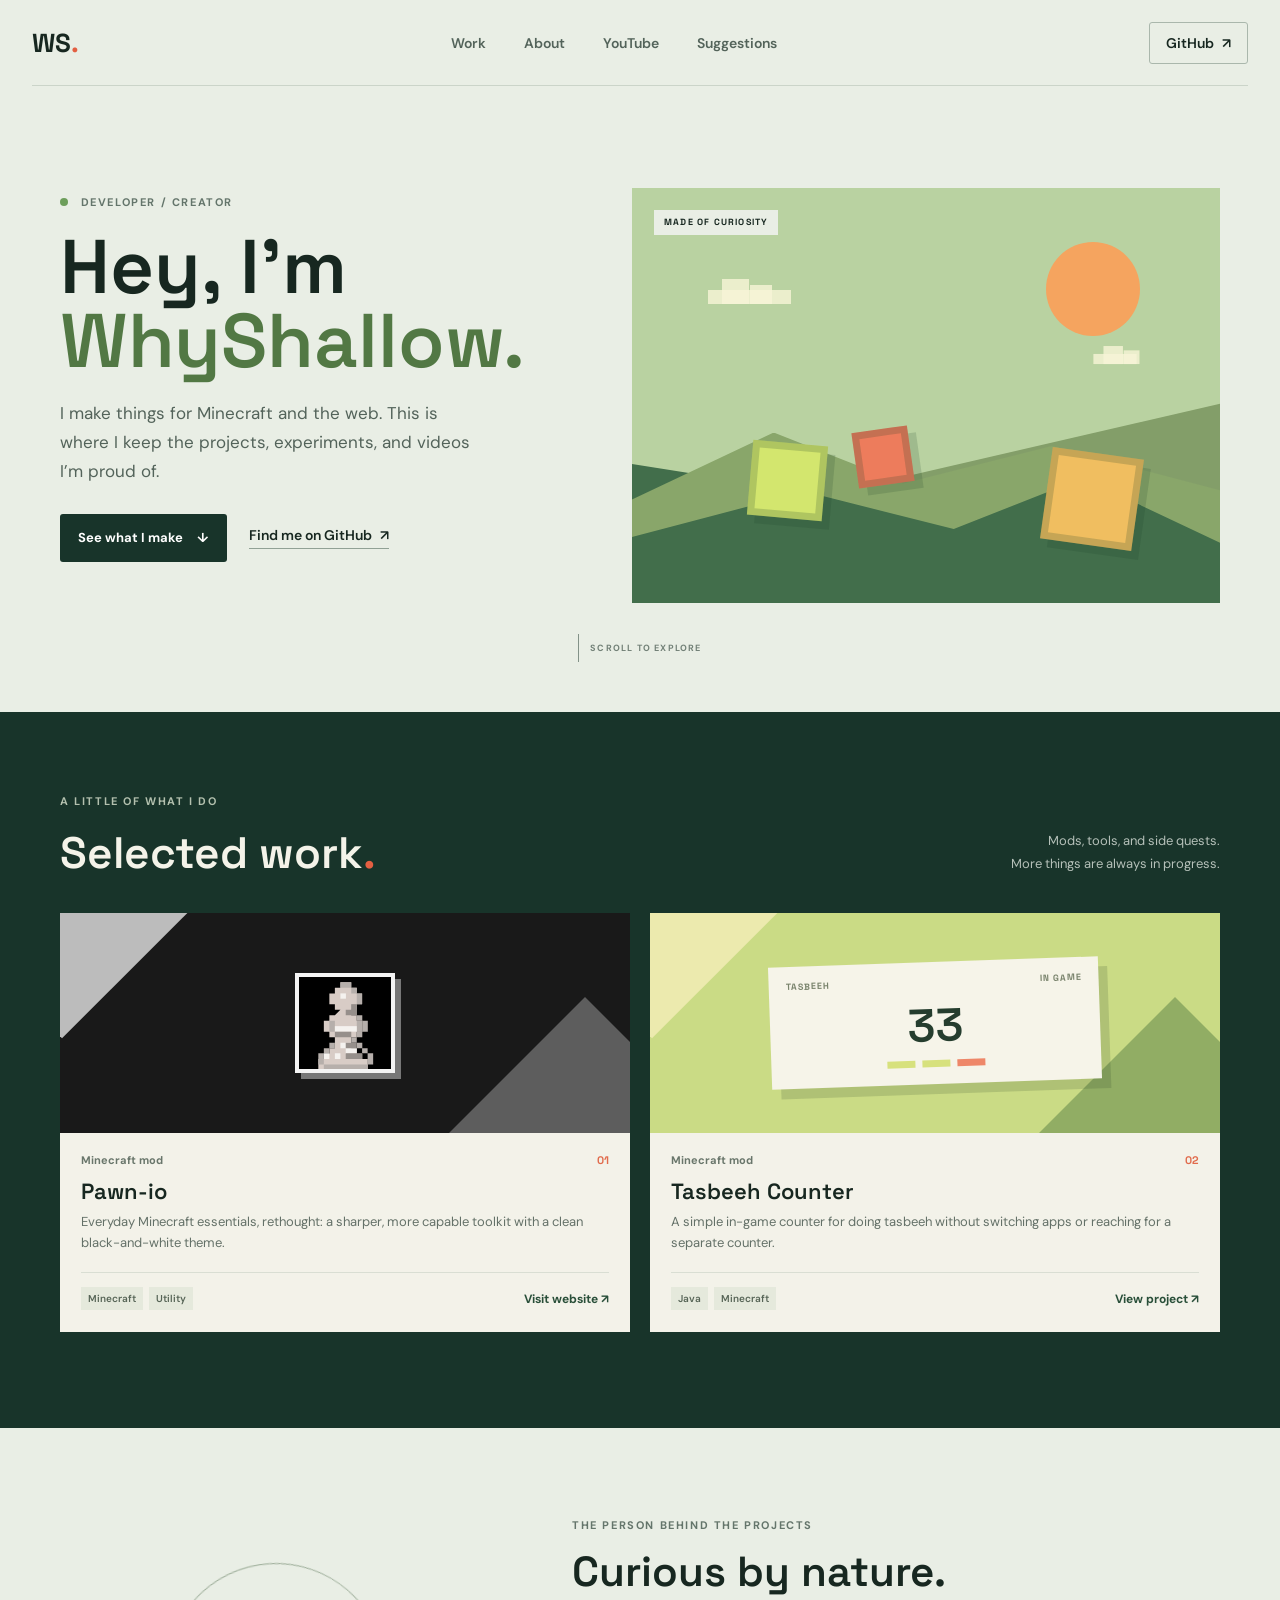
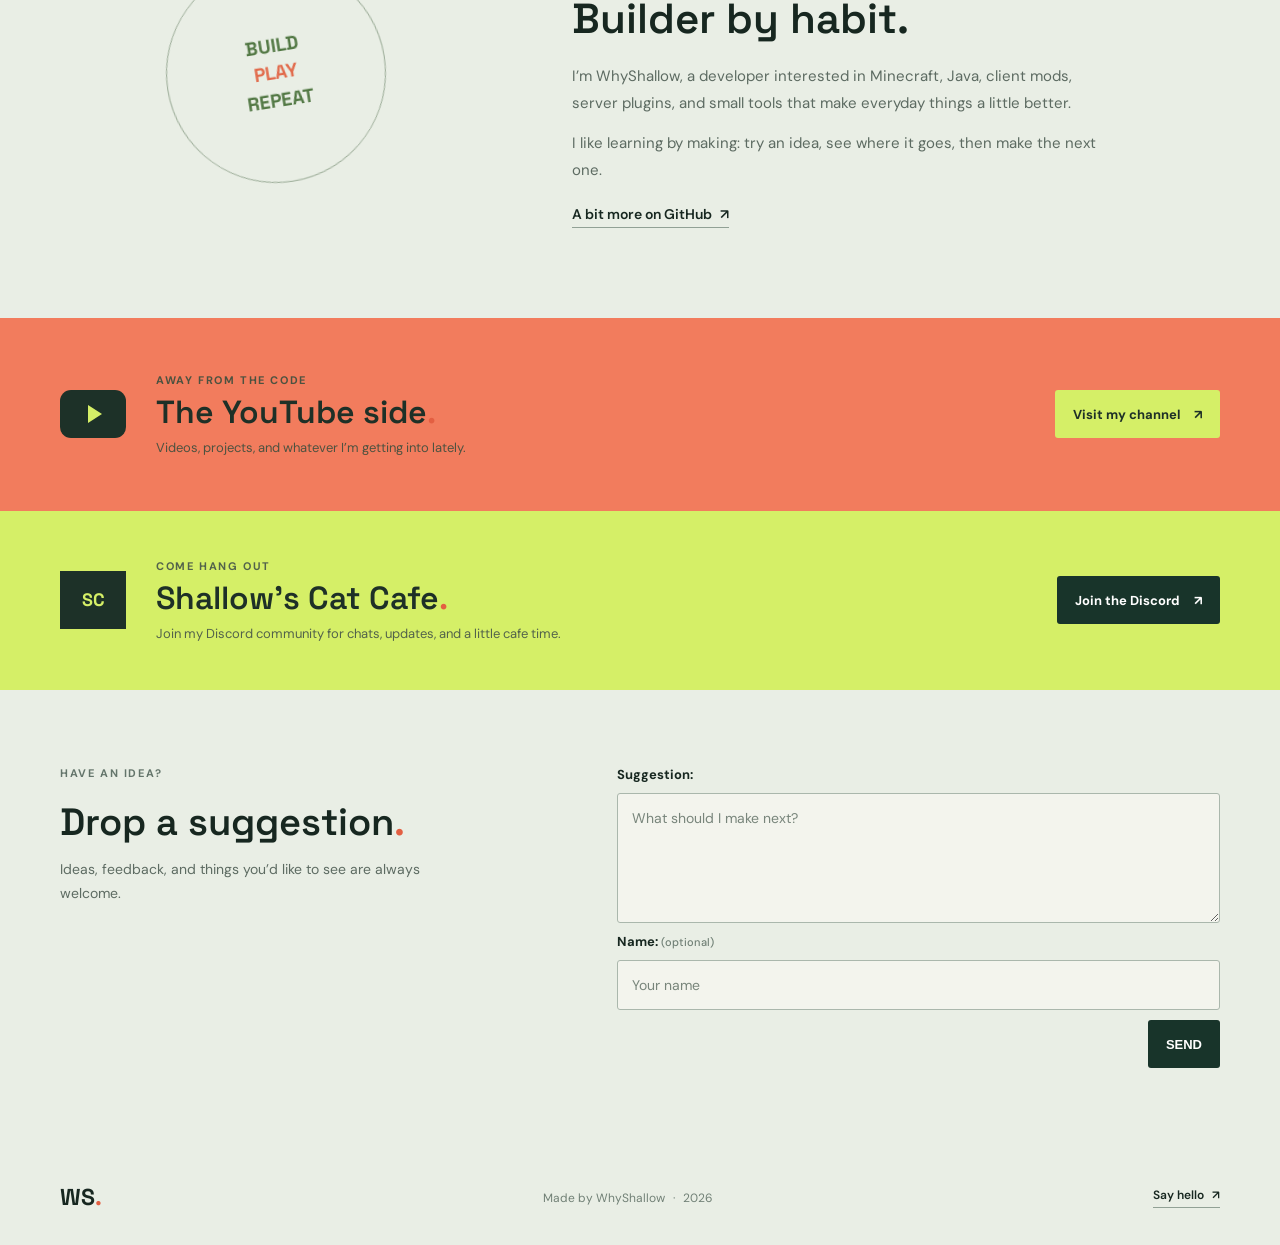
==== index.html @ 04aadddd "Added Discord Thing" ====
<!doctype html>
<html lang="en">
  <head>
    <meta charset="UTF-8">
    <meta name="viewport" content="width=device-width, initial-scale=1">
    <meta name="description" content="Explore Minecraft mods, software projects, and videos by WhyShallow, a developer and creator.">
    <meta name="theme-color" content="#e9eee5">
    <meta property="og:type" content="website">
    <meta property="og:title" content="WhyShallow | Minecraft Mods, Projects &amp; Videos">
    <meta property="og:description" content="Explore Minecraft mods, software projects, and videos by WhyShallow, a developer and creator.">
    <meta property="og:url" content="https://whyshallow.is-a.dev/">
    <meta name="twitter:card" content="summary">
    <title>WhyShallow | Minecraft Mods, Projects &amp; Videos</title>
    <link rel="icon" type="image/svg+xml" href="assets/favicon.svg?v=2">
    <link rel="preconnect" href="https://fonts.googleapis.com">
    <link rel="preconnect" href="https://fonts.gstatic.com" crossorigin>
    <link href="https://fonts.googleapis.com/css2?family=DM+Sans:wght@400;500;600;700&amp;family=Space+Grotesk:wght@400;500;600;700&amp;display=swap" rel="stylesheet">
    <link rel="stylesheet" href="style.css">
    <script src="script.js" defer></script>
  </head>
  <body>
    <header class="site-header">
      <a class="wordmark" href="#home" aria-label="WhyShallow home">WS<span>.</span></a>
      <nav class="main-nav" aria-label="Main navigation">
        <a href="#work">Work</a>
        <a href="#about">About</a>
        <a href="#youtube">YouTube</a>
        <a href="#suggestions">Suggestions</a>
      </nav>
      <a class="header-link" href="https://github.com/WhyShallow" target="_blank" rel="noreferrer">GitHub <span aria-hidden="true">↗</span></a>
    </header>

    <main>
      <section class="hero page-width" id="home" aria-labelledby="hero-title">
        <div class="hero-copy">
          <p class="eyebrow"><span class="status-dot"></span> Developer / creator</p>
          <h1 id="hero-title">Hey, I’m<br><span>WhyShallow.</span></h1>
          <p class="hero-intro">I make things for Minecraft and the web. This is where I keep the projects, experiments, and videos I’m proud of.</p>
          <div class="hero-actions">
            <a class="button button-dark" href="#work">See what I make <span aria-hidden="true">↓</span></a>
            <a class="text-link" href="https://github.com/WhyShallow" target="_blank" rel="noreferrer">Find me on GitHub <span aria-hidden="true">↗</span></a>
          </div>
        </div>
        <div class="hero-art" role="img" aria-label="A colorful block-world illustration">
          <div class="art-sun"></div>
          <div class="art-cloud cloud-one"></div>
          <div class="art-cloud cloud-two"></div>
          <div class="art-hill hill-back"></div>
          <div class="art-hill hill-front"></div>
          <div class="art-block block-one"></div>
          <div class="art-block block-two"></div>
          <div class="art-block block-three"></div>
          <span class="art-caption">MADE OF CURIOSITY</span>
        </div>
        <a class="scroll-cue" href="#work" aria-label="Scroll to selected work"><span></span> SCROLL TO EXPLORE</a>
      </section>

      <section class="work-section" id="work" aria-labelledby="work-title">
        <div class="page-width">
          <div class="section-heading">
            <div>
              <p class="eyebrow">A little of what I do</p>
              <h2 id="work-title">Selected work<span class="accent-dot">.</span></h2>
            </div>
            <p class="section-note">Mods, tools, and side quests.<br>More things are always in progress.</p>
          </div>
          <div class="project-grid" id="projectGrid" aria-live="polite"></div>
        </div>
      </section>

      <section class="about-section page-width" id="about" aria-labelledby="about-title">
        <div class="about-stamp" aria-hidden="true"><span>BUILD</span><span>PLAY</span><span>REPEAT</span></div>
        <div class="about-copy">
          <p class="eyebrow">The person behind the projects</p>
          <h2 id="about-title">Curious by nature.<br>Builder by habit.</h2>
          <p>I’m WhyShallow, a developer interested in Minecraft, Java, client mods, server plugins, and small tools that make everyday things a little better.</p>
          <p>I like learning by making: try an idea, see where it goes, then make the next one.</p>
          <a class="text-link" href="https://github.com/WhyShallow" target="_blank" rel="noreferrer">A bit more on GitHub <span aria-hidden="true">↗</span></a>
        </div>
      </section>

      <section class="youtube-section" id="youtube" aria-labelledby="youtube-title">
        <div class="youtube-inner page-width">
          <div class="youtube-mark" aria-hidden="true"><span class="play-icon"></span></div>
          <div class="youtube-copy">
            <p class="eyebrow">Away from the code</p>
            <h2 id="youtube-title">The YouTube side<span class="accent-dot">.</span></h2>
            <p>Videos, projects, and whatever I’m getting into lately.</p>
          </div>
          <a class="button button-lime youtube-link" href="https://www.youtube.com/@WhyShallow" target="_blank" rel="noreferrer">Visit my channel <span aria-hidden="true">↗</span></a>
        </div>
      </section>

      <section class="discord-section" aria-labelledby="discord-title">
        <div class="discord-inner page-width">
          <div class="discord-mark" aria-hidden="true"><span>SC</span></div>
          <div class="discord-copy">
            <p class="eyebrow">Come hang out</p>
            <h2 id="discord-title">Shallow’s Cat Cafe<span class="accent-dot">.</span></h2>
            <p>Join my Discord community for chats, updates, and a little cafe time.</p>
          </div>
          <a class="button button-dark" href="https://discord.gg/a9zUSxYjkw" target="_blank" rel="noreferrer">Join the Discord <span aria-hidden="true">↗</span></a>
        </div>
      </section>

      <section class="suggestions-section" id="suggestions" aria-labelledby="suggestions-title">
        <div class="suggestions-inner page-width">
          <div class="suggestions-copy">
            <p class="eyebrow">Have an idea?</p>
            <h2 id="suggestions-title">Drop a suggestion<span class="accent-dot">.</span></h2>
            <p>Ideas, feedback, and things you’d like to see are always welcome.</p>
          </div>
          <form class="suggestion-form" id="suggestionForm">
            <label for="suggestion">Suggestion:</label>
            <textarea id="suggestion" name="suggestion" rows="4" maxlength="1800" required placeholder="What should I make next?"></textarea>
            <label for="suggestionName">Name: <span>(optional)</span></label>
            <input id="suggestionName" name="name" type="text" maxlength="80" autocomplete="name" placeholder="Your name">
            <div class="suggestion-form-bottom">
              <p id="suggestionStatus" class="suggestion-status" role="status" aria-live="polite"></p>
              <button class="button button-dark" type="submit">SEND</button>
            </div>
          </form>
        </div>
      </section>
    </main>

    <footer class="site-footer page-width">
      <a class="wordmark" href="#home">WS<span>.</span></a>
      <p>Made by WhyShallow <span aria-hidden="true">·</span> <span id="year"></span></p>
      <a class="text-link" href="https://github.com/WhyShallow" target="_blank" rel="noreferrer">Say hello <span aria-hidden="true">↗</span></a>
    </footer>
  </body>
</html>
---- style.css ----
:root {
  color-scheme: light;
  --paper: #e9eee5;
  --ink: #172720;
  --muted: #64736b;
  --line: #cbd4c9;
  --forest: #18342a;
  --lime: #d5ef67;
  --coral: #f27c5d;
  --display: "Space Grotesk", sans-serif;
  --body: "DM Sans", sans-serif;
}

* { box-sizing: border-box; }
html { scroll-behavior: smooth; }
body {
  margin: 0;
  background: var(--paper);
  color: var(--ink);
  font-family: var(--body);
  -webkit-font-smoothing: antialiased;
}
a { color: inherit; }
.page-width { width: min(1160px, calc(100% - 64px)); margin-inline: auto; }

.site-header {
  width: min(1280px, calc(100% - 64px));
  height: 86px;
  margin: auto;
  display: flex;
  align-items: center;
  justify-content: space-between;
  border-bottom: 1px solid var(--line);
}
.wordmark { font: 700 26px/1 var(--display); text-decoration: none; letter-spacing: 0; }
.wordmark span, .accent-dot { color: #e35f42; }
.main-nav { display: flex; align-items: center; gap: 38px; }
.main-nav a, .header-link, .text-link { font-size: 14px; font-weight: 600; text-decoration: none; }
.main-nav a { color: #53635a; transition: color 160ms ease; }
.main-nav a:hover, .text-link:hover { color: #d65337; }
.header-link { padding: 11px 16px; border: 1px solid #aab7ac; border-radius: 3px; }
.header-link span, .text-link span { padding-left: 5px; }

.hero {
  min-height: 626px;
  padding-block: 70px 50px;
  display: grid;
  grid-template-columns: 0.95fr 1.05fr;
  grid-template-rows: 1fr auto;
  column-gap: 40px;
  align-items: center;
  position: relative;
}
.hero-copy { padding-bottom: 34px; animation: arrive 550ms ease both; }
.eyebrow { margin: 0 0 20px; color: #64756b; font-size: 11px; font-weight: 700; letter-spacing: 1.6px; line-height: 1.4; text-transform: uppercase; }
.status-dot { display: inline-block; width: 8px; height: 8px; margin-right: 8px; border-radius: 50%; background: #6d9e5b; }
h1, h2, p { margin-top: 0; }
h1, h2 { font-family: var(--display); letter-spacing: 0; }
h1 { margin-bottom: 20px; font-size: 76px; line-height: 0.98; font-weight: 600; }
h1 span { color: #527844; }
.hero-intro { max-width: 420px; margin-bottom: 28px; color: #53635a; font-size: 17px; line-height: 1.7; }
.hero-actions { display: flex; flex-wrap: wrap; align-items: center; gap: 22px; }
.button { min-height: 48px; padding: 0 18px; display: inline-flex; align-items: center; justify-content: center; gap: 14px; border: 0; border-radius: 3px; font-size: 13px; font-weight: 700; text-decoration: none; transition: transform 160ms ease, background 160ms ease; }
.button:hover { transform: translateY(-2px); }
.button-dark { background: var(--forest); color: white; }
.button-dark:hover { background: #294d3d; }
.text-link { display: inline-block; border-bottom: 1px solid #91a195; padding-bottom: 4px; }

.hero-art { height: 415px; overflow: hidden; position: relative; isolation: isolate; background: #b9d2a1; animation: arrive 650ms 100ms ease both; }
.hero-art::before, .hero-art::after { position: absolute; z-index: -1; content: ""; }
.hero-art::before { right: -60px; bottom: -170px; width: 510px; height: 320px; transform: rotate(-13deg); background: #839e69; }
.hero-art::after { left: -80px; bottom: -220px; width: 500px; height: 330px; transform: rotate(9deg); background: #426e4b; }
.art-sun { position: absolute; top: 54px; right: 80px; width: 94px; aspect-ratio: 1; border-radius: 50%; background: #f5a45f; }
.art-cloud { position: absolute; height: 14px; background: rgba(248, 246, 215, .8); }
.art-cloud::before, .art-cloud::after { position: absolute; bottom: 0; content: ""; background: inherit; }
.art-cloud::before { left: 14px; width: 27px; height: 25px; }
.art-cloud::after { left: 42px; width: 22px; height: 19px; }
.cloud-one { top: 102px; left: 76px; width: 83px; }
.cloud-two { top: 164px; right: 75px; width: 60px; transform: scale(.72); }
.art-hill { position: absolute; bottom: 0; width: 110%; height: 170px; clip-path: polygon(0 45%, 25% 0, 45% 30%, 68% 8%, 100% 40%, 100% 100%, 0 100%); }
.hill-back { left: -20px; background: #89a66a; }
.hill-front { right: -25px; bottom: -45px; transform: scaleX(-1); background: #426e4b; }
.art-block { position: absolute; z-index: 1; width: 75px; height: 75px; background: #d3e66e; border: 7px solid rgba(33, 67, 43, .2); box-shadow: 8px 8px 0 rgba(29, 63, 40, .16); transform: rotate(5deg); }
.block-one { left: 20%; bottom: 85px; }
.block-two { left: 38%; bottom: 118px; width: 56px; height: 56px; background: #ed7c5c; transform: rotate(-8deg); }
.block-three { right: 14%; bottom: 58px; width: 92px; height: 92px; background: #f0be60; transform: rotate(8deg); }
.art-caption { position: absolute; z-index: 2; top: 22px; left: 22px; padding: 8px 10px; background: var(--paper); font: 700 9px/1 var(--display); letter-spacing: 1.2px; }
.scroll-cue { grid-column: 1 / -1; justify-self: center; display: flex; align-items: center; gap: 11px; color: #728077; font-size: 9px; font-weight: 700; letter-spacing: 1.2px; text-decoration: none; }
.scroll-cue span { width: 1px; height: 28px; background: #839288; }

.work-section { padding: 82px 0 96px; background: var(--forest); color: #f4f3e9; }
.section-heading { margin-bottom: 34px; display: flex; justify-content: space-between; align-items: end; gap: 24px; }
.work-section .eyebrow, .youtube-section .eyebrow { color: #b3c0ae; }
.section-heading h2, .about-copy h2, .youtube-copy h2 { margin-bottom: 0; font-size: 44px; line-height: 1.12; font-weight: 600; }
.section-note { margin: 0 0 4px; color: #b5c0b9; font-size: 13px; line-height: 1.7; text-align: right; }
.project-grid { display: grid; grid-template-columns: repeat(auto-fit, minmax(280px, 1fr)); gap: 20px; }
.project-card { min-width: 0; overflow: hidden; background: #f3f2e9; color: var(--ink); }
.project-art { height: 220px; position: relative; overflow: hidden; display: grid; place-items: center; background: #cadb85; }
.project-art::before, .project-art::after { position: absolute; content: ""; }
.project-art::before { width: 280px; height: 280px; right: -95px; bottom: -202px; transform: rotate(45deg); background: #91ad64; }
.project-art::after { width: 190px; height: 190px; left: -93px; top: -104px; transform: rotate(45deg); background: rgba(247, 239, 189, .75); }
.counter-window { width: min(78%, 330px); position: relative; z-index: 1; padding: 15px 17px 17px; background: #f6f4e9; box-shadow: 9px 10px 0 rgba(34, 58, 36, .16); transform: rotate(-2deg); }
.counter-top { display: flex; justify-content: space-between; color: #79836c; font: 700 9px/1.2 var(--display); letter-spacing: 1px; text-transform: uppercase; }
.counter-number { margin: 14px 0 12px; color: #253d2e; font: 600 46px/1 var(--display); text-align: center; }
.counter-controls { display: flex; justify-content: center; gap: 7px; }
.counter-controls span { width: 28px; height: 7px; background: #d7e17d; }
.counter-controls span:last-child { background: #ee8769; }
.generic-art-mark { position: relative; z-index: 1; color: #294b37; font: 600 66px/1 var(--display); }
.project-art--monochrome { background: #191919; }
.project-art--monochrome::before { right: -95px; bottom: -202px; width: 280px; height: 280px; transform: rotate(45deg); background: #5d5d5d; }
.project-art--monochrome::after { left: -93px; top: -104px; width: 190px; height: 190px; transform: rotate(45deg); background: #bcbcbc; }
.project-art-image { position: relative; z-index: 1; width: 100px; height: 100px; border: 4px solid #f4f4f4; box-shadow: 6px 6px 0 #777; object-fit: contain; }
.project-content { padding: 20px 21px 22px; }
.project-meta { display: flex; justify-content: space-between; align-items: center; gap: 12px; color: #69766b; font-size: 11px; font-weight: 700; }
.project-number { color: #e16b4c; font-family: var(--display); }
.project-content h3 { margin: 11px 0 7px; font: 600 22px/1.2 var(--display); }
.project-content p { min-height: 44px; margin-bottom: 17px; color: #647168; font-size: 13px; line-height: 1.65; }
.project-bottom { display: flex; justify-content: space-between; align-items: center; gap: 12px; border-top: 1px solid #d9ded3; padding-top: 14px; }
.project-tags { display: flex; gap: 6px; flex-wrap: wrap; }
.project-tag { padding: 5px 7px; background: #e5e9dc; color: #566456; font-size: 10px; font-weight: 600; }
.project-link { flex: none; color: #294f39; font-size: 12px; font-weight: 700; text-decoration: none; }
.project-link:hover { color: #d65337; }

.about-section { min-height: 440px; padding-block: 90px; display: grid; grid-template-columns: .8fr 1.2fr; align-items: center; gap: 80px; }
.about-stamp { width: 220px; height: 220px; justify-self: center; display: flex; flex-direction: column; justify-content: center; align-items: center; border: 1px solid #98a994; border-radius: 50%; color: #527844; font: 700 19px/1.45 var(--display); transform: rotate(-9deg); }
.about-stamp span:nth-child(2) { color: #e16b4c; }
.about-copy { max-width: 560px; }
.about-copy .eyebrow { margin-bottom: 15px; }
.about-copy h2 { margin-bottom: 20px; font-size: 42px; }
.about-copy > p:not(.eyebrow) { max-width: 540px; margin-bottom: 13px; color: #5d6b62; font-size: 15px; line-height: 1.8; }
.about-copy .text-link { margin-top: 8px; }

.youtube-section { padding: 55px 0; background: var(--coral); color: #1e3027; }
.youtube-inner { display: grid; grid-template-columns: 72px 1fr auto; align-items: center; gap: 24px; }
.youtube-mark { width: 66px; height: 48px; display: grid; place-items: center; border-radius: 11px; background: #1d3128; }
.play-icon { width: 0; height: 0; margin-left: 4px; border-top: 9px solid transparent; border-bottom: 9px solid transparent; border-left: 14px solid var(--lime); }
.youtube-section .eyebrow { margin-bottom: 7px; color: #4d5240; }
.youtube-copy h2 { font-size: 32px; }
.youtube-copy > p:last-child { margin: 8px 0 0; color: #4d5240; font-size: 13px; }
.button-lime { background: var(--lime); color: #1e3027; }
.button-lime:hover { background: #e0f58a; }

.discord-section { padding: 48px 0; background: var(--lime); color: #1e3027; }
.discord-inner { display: grid; grid-template-columns: 72px 1fr auto; align-items: center; gap: 24px; }
.discord-mark { width: 66px; height: 58px; display: grid; place-items: center; background: #1d3128; color: var(--lime); font: 700 18px/1 var(--display); }
.discord-section .eyebrow { margin-bottom: 7px; color: #53634b; }
.discord-copy h2 { margin-bottom: 0; font: 600 32px/1.12 var(--display); }
.discord-copy > p:last-child { margin: 8px 0 0; color: #53634b; font-size: 13px; }

.suggestions-section { padding: 76px 0 82px; }
.suggestions-inner { display: grid; grid-template-columns: .9fr 1.1fr; align-items: start; gap: 64px; }
.suggestions-copy h2 { margin-bottom: 14px; font: 600 38px/1.12 var(--display); }
.suggestions-copy > p:last-child { max-width: 360px; margin: 0; color: #5d6b62; font-size: 14px; line-height: 1.7; }
.suggestion-form { display: grid; gap: 10px; }
.suggestion-form label { font-size: 13px; font-weight: 700; }
.suggestion-form label span { color: #718076; font-size: 11px; font-weight: 500; }
.suggestion-form textarea, .suggestion-form input { width: 100%; padding: 13px 14px; border: 1px solid #aab7ac; border-radius: 3px; background: #f3f4ed; color: var(--ink); font: 14px/1.6 var(--body); }
.suggestion-form textarea { min-height: 130px; resize: vertical; }
.suggestion-form textarea:focus, .suggestion-form input:focus { outline: 2px solid #527844; outline-offset: 2px; }
.suggestion-form textarea::placeholder { color: #78857b; }
.suggestion-form input::placeholder { color: #78857b; }
.suggestion-form-bottom { min-height: 48px; display: flex; justify-content: space-between; align-items: center; gap: 16px; }
.suggestion-status { margin: 0; color: #53635a; font-size: 12px; line-height: 1.5; }
.suggestion-form button:disabled { cursor: wait; opacity: .65; }

.site-footer { min-height: 95px; display: flex; justify-content: space-between; align-items: center; gap: 20px; }
.site-footer .wordmark { font-size: 23px; }
.site-footer p { margin: 0; color: #718076; font-size: 12px; }
.site-footer p span:first-child { padding-inline: 5px; }
.site-footer .text-link { font-size: 12px; }

@keyframes arrive { from { opacity: 0; transform: translateY(12px); } to { opacity: 1; transform: translateY(0); } }
@media (prefers-reduced-motion: reduce) {
  *, *::before, *::after { scroll-behavior: auto !important; animation-duration: .01ms !important; transition-duration: .01ms !important; }
}
@media (max-width: 760px) {
  .page-width, .site-header { width: calc(100% - 40px); }
  .site-header { height: 72px; }
  .main-nav { gap: 17px; }
  .main-nav a, .header-link { font-size: 12px; }
  .header-link { padding: 9px 10px; }
  .hero { min-height: 0; padding-block: 62px 35px; grid-template-columns: 1fr; gap: 26px; }
  .hero-copy { padding-bottom: 0; }
  h1 { font-size: 58px; }
  .hero-art { height: 340px; }
  .scroll-cue { margin-top: 10px; }
  .work-section { padding: 62px 0 70px; }
  .section-heading { align-items: start; flex-direction: column; gap: 14px; }
  .section-heading h2 { font-size: 38px; }
  .section-note { text-align: left; }
  .project-grid { grid-template-columns: 1fr; }
  .project-art { height: 205px; }
  .about-section { min-height: 0; padding-block: 70px; grid-template-columns: 1fr; gap: 36px; }
  .about-stamp { width: 150px; height: 150px; font-size: 15px; }
  .about-copy h2 { font-size: 36px; }
  .youtube-inner { grid-template-columns: 54px 1fr; gap: 17px; }
  .youtube-mark { width: 52px; height: 42px; }
  .youtube-copy h2 { font-size: 27px; }
  .youtube-inner .button { grid-column: 2; justify-self: start; }
  .discord-inner { grid-template-columns: 54px 1fr; gap: 17px; }
  .discord-mark { width: 52px; height: 48px; }
  .discord-copy h2 { font-size: 27px; }
  .discord-inner .button { grid-column: 2; justify-self: start; }
  .suggestions-section { padding: 60px 0; }
  .suggestions-inner { grid-template-columns: 1fr; gap: 28px; }
  .suggestions-copy h2 { font-size: 34px; }
  .suggestion-form-bottom { align-items: flex-start; flex-direction: column; }
}
@media (max-width: 430px) {
  .page-width, .site-header { width: calc(100% - 32px); }
  .wordmark { font-size: 22px; }
  .main-nav { gap: 12px; }
  .main-nav a { font-size: 11px; }
  .header-link { padding: 8px; font-size: 11px; }
  .hero { padding-top: 48px; }
  h1 { font-size: 50px; }
  .hero-intro { font-size: 15px; }
  .hero-art { height: 285px; }
  .art-sun { width: 70px; right: 48px; }
  .block-one { left: 12%; }
  .block-three { right: 9%; }
  .site-footer { flex-wrap: wrap; padding-block: 18px; }
  .site-footer p { order: 1; width: 100%; }
}
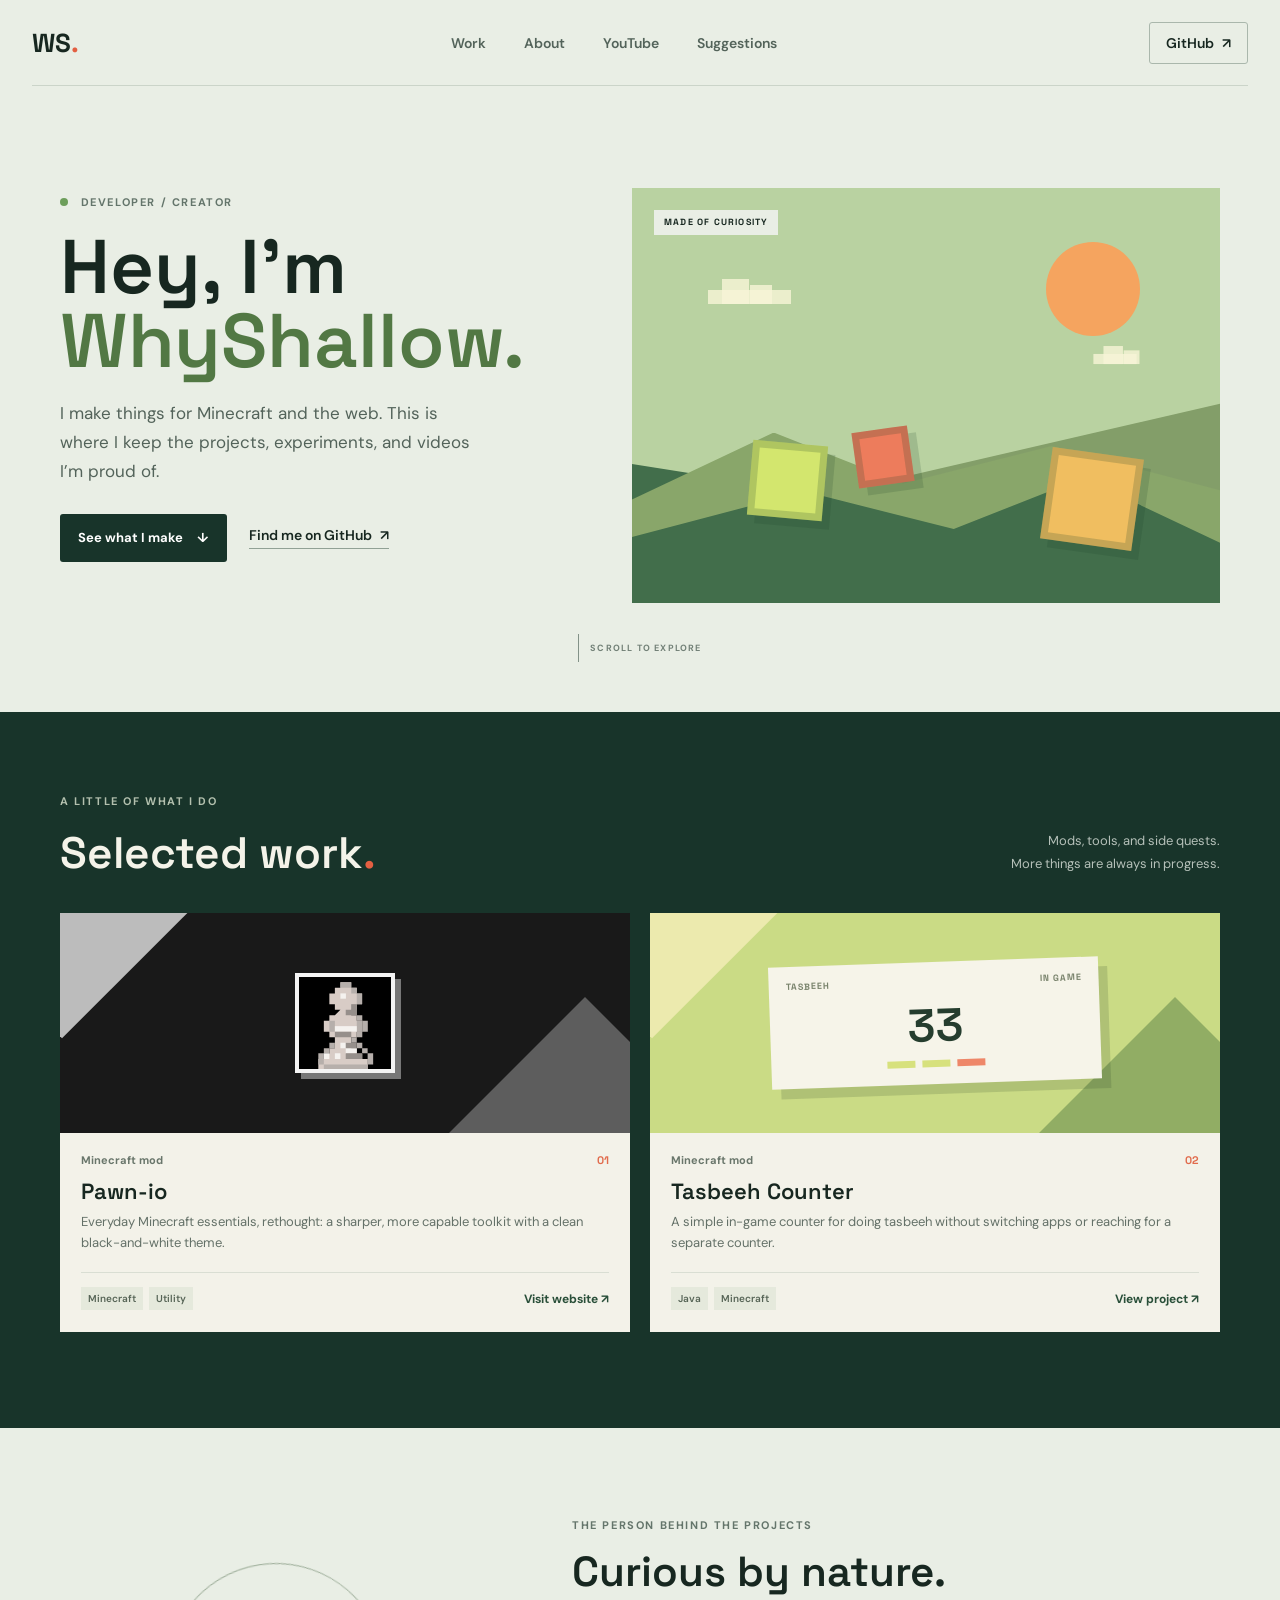
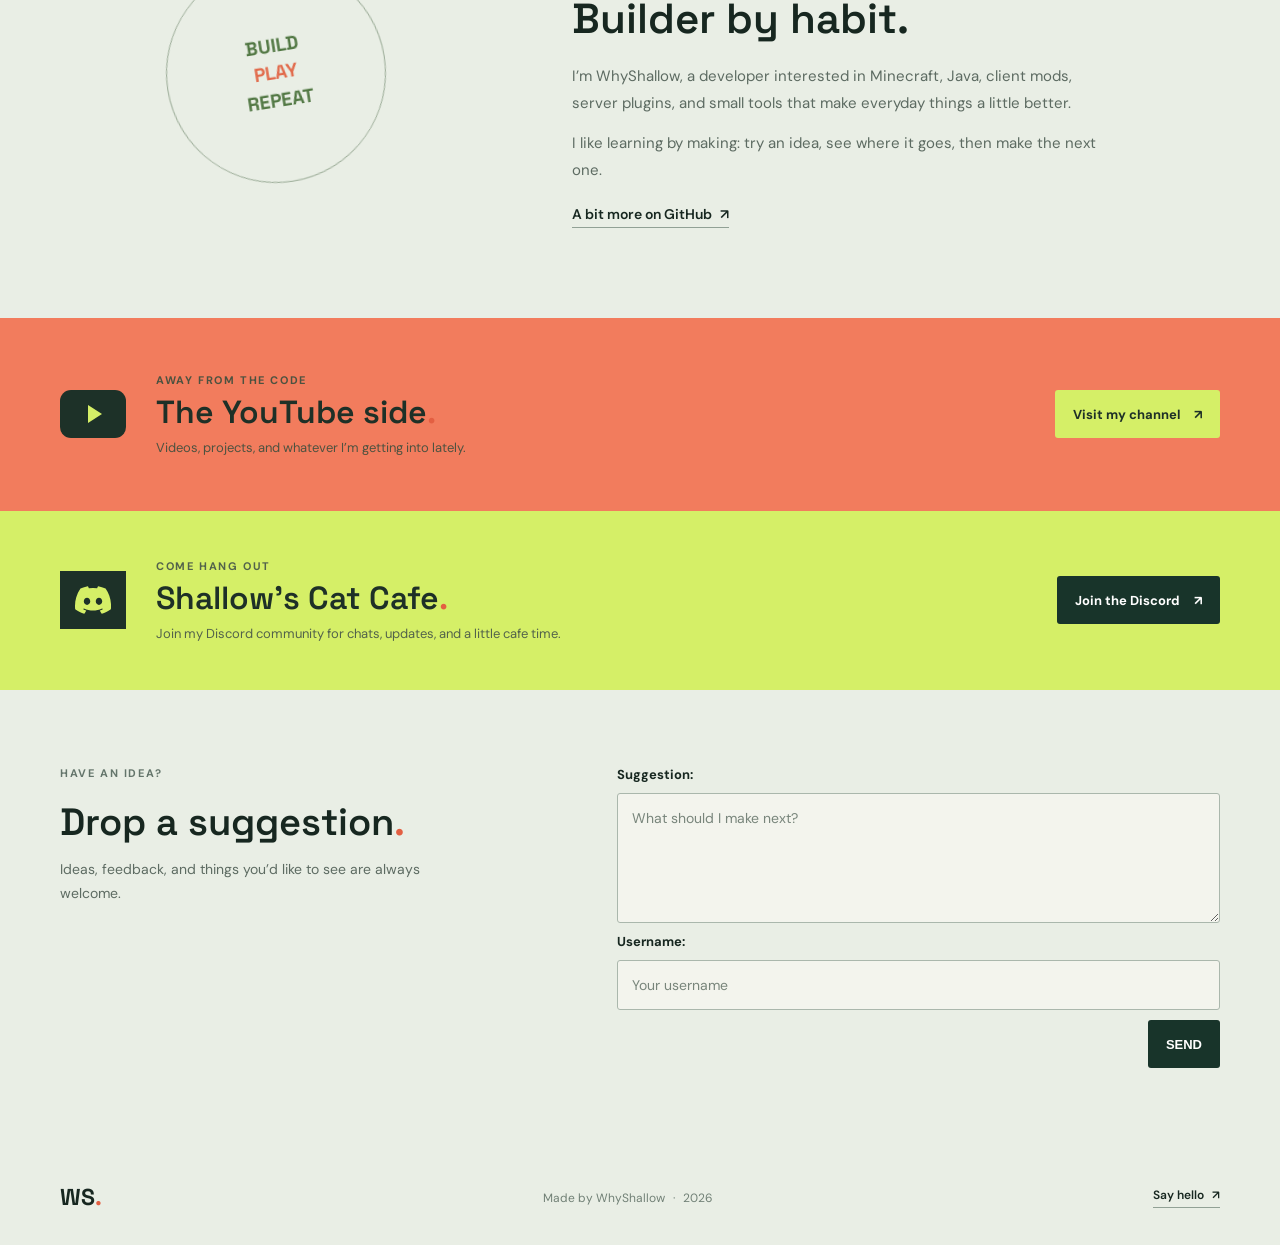
==== commit 639251d7: "Fixed discord" ====
--- a/index.html
+++ b/index.html
@@ -91,9 +91,11 @@
         </div>
       </section>
 
-      <section class="discord-section" aria-labelledby="discord-title">
+      <section class="discord-section" id="discord" aria-labelledby="discord-title">
         <div class="discord-inner page-width">
-          <div class="discord-mark" aria-hidden="true"><span>SC</span></div>
+          <div class="discord-mark" aria-hidden="true">
+            <svg viewBox="0 0 24 24" focusable="false"><path d="M20.317 4.37a19.8 19.8 0 0 0-4.885-1.515.074.074 0 0 0-.079.037c-.211.375-.445.865-.608 1.25a18.3 18.3 0 0 0-5.487 0 12.6 12.6 0 0 0-.626-1.25.077.077 0 0 0-.079-.037A19.74 19.74 0 0 0 3.668 4.37a.07.07 0 0 0-.032.028C.533 9.047-.32 13.58.099 18.058a.082.082 0 0 0 .031.056c2.05 1.504 4.036 2.417 5.996 3.021a.078.078 0 0 0 .084-.027c.462-.63.873-1.295 1.226-1.994a.076.076 0 0 0-.042-.106 12.94 12.94 0 0 1-1.872-.892.077.077 0 0 1 .008-.129c.126-.094.252-.192.372-.291a.074.074 0 0 1 .078-.01c3.927 1.793 8.18 1.793 12.061 0a.074.074 0 0 1 .079.01c.12.099.246.197.373.291a.077.077 0 0 1 .008.129 12.31 12.31 0 0 1-1.873.891.077.077 0 0 0-.041.107c.36.698.772 1.363 1.225 1.993a.076.076 0 0 0 .084.028c1.969-.605 3.954-1.518 6.004-3.022a.077.077 0 0 0 .031-.055c.502-5.177-.838-9.672-3.549-13.661a.062.062 0 0 0-.031-.029ZM8.02 15.331c-1.183 0-2.157-1.086-2.157-2.419s.956-2.419 2.157-2.419c1.21 0 2.176 1.095 2.157 2.419 0 1.333-.956 2.419-2.157 2.419Zm7.975 0c-1.183 0-2.157-1.086-2.157-2.419s.956-2.419 2.157-2.419c1.21 0 2.176 1.095 2.157 2.419 0 1.333-.956 2.419-2.157 2.419Z"/></svg>
+          </div>
           <div class="discord-copy">
             <p class="eyebrow">Come hang out</p>
             <h2 id="discord-title">Shallow’s Cat Cafe<span class="accent-dot">.</span></h2>
@@ -113,8 +115,8 @@
           <form class="suggestion-form" id="suggestionForm">
             <label for="suggestion">Suggestion:</label>
             <textarea id="suggestion" name="suggestion" rows="4" maxlength="1800" required placeholder="What should I make next?"></textarea>
-            <label for="suggestionName">Name: <span>(optional)</span></label>
-            <input id="suggestionName" name="name" type="text" maxlength="80" autocomplete="name" placeholder="Your name">
+            <label for="suggestionName">Username:</label>
+            <input id="suggestionName" name="name" type="text" maxlength="80" autocomplete="nickname" required placeholder="Your username">
             <div class="suggestion-form-bottom">
               <p id="suggestionStatus" class="suggestion-status" role="status" aria-live="polite"></p>
               <button class="button button-dark" type="submit">SEND</button>
--- a/style.css
+++ b/style.css
@@ -142,7 +142,8 @@
 
 .discord-section { padding: 48px 0; background: var(--lime); color: #1e3027; }
 .discord-inner { display: grid; grid-template-columns: 72px 1fr auto; align-items: center; gap: 24px; }
-.discord-mark { width: 66px; height: 58px; display: grid; place-items: center; background: #1d3128; color: var(--lime); font: 700 18px/1 var(--display); }
+.discord-mark { width: 66px; height: 58px; display: grid; place-items: center; background: #1d3128; color: var(--lime); }
+.discord-mark svg { display: block; width: 36px; height: 36px; fill: currentColor; }
 .discord-section .eyebrow { margin-bottom: 7px; color: #53634b; }
 .discord-copy h2 { margin-bottom: 0; font: 600 32px/1.12 var(--display); }
 .discord-copy > p:last-child { margin: 8px 0 0; color: #53634b; font-size: 13px; }
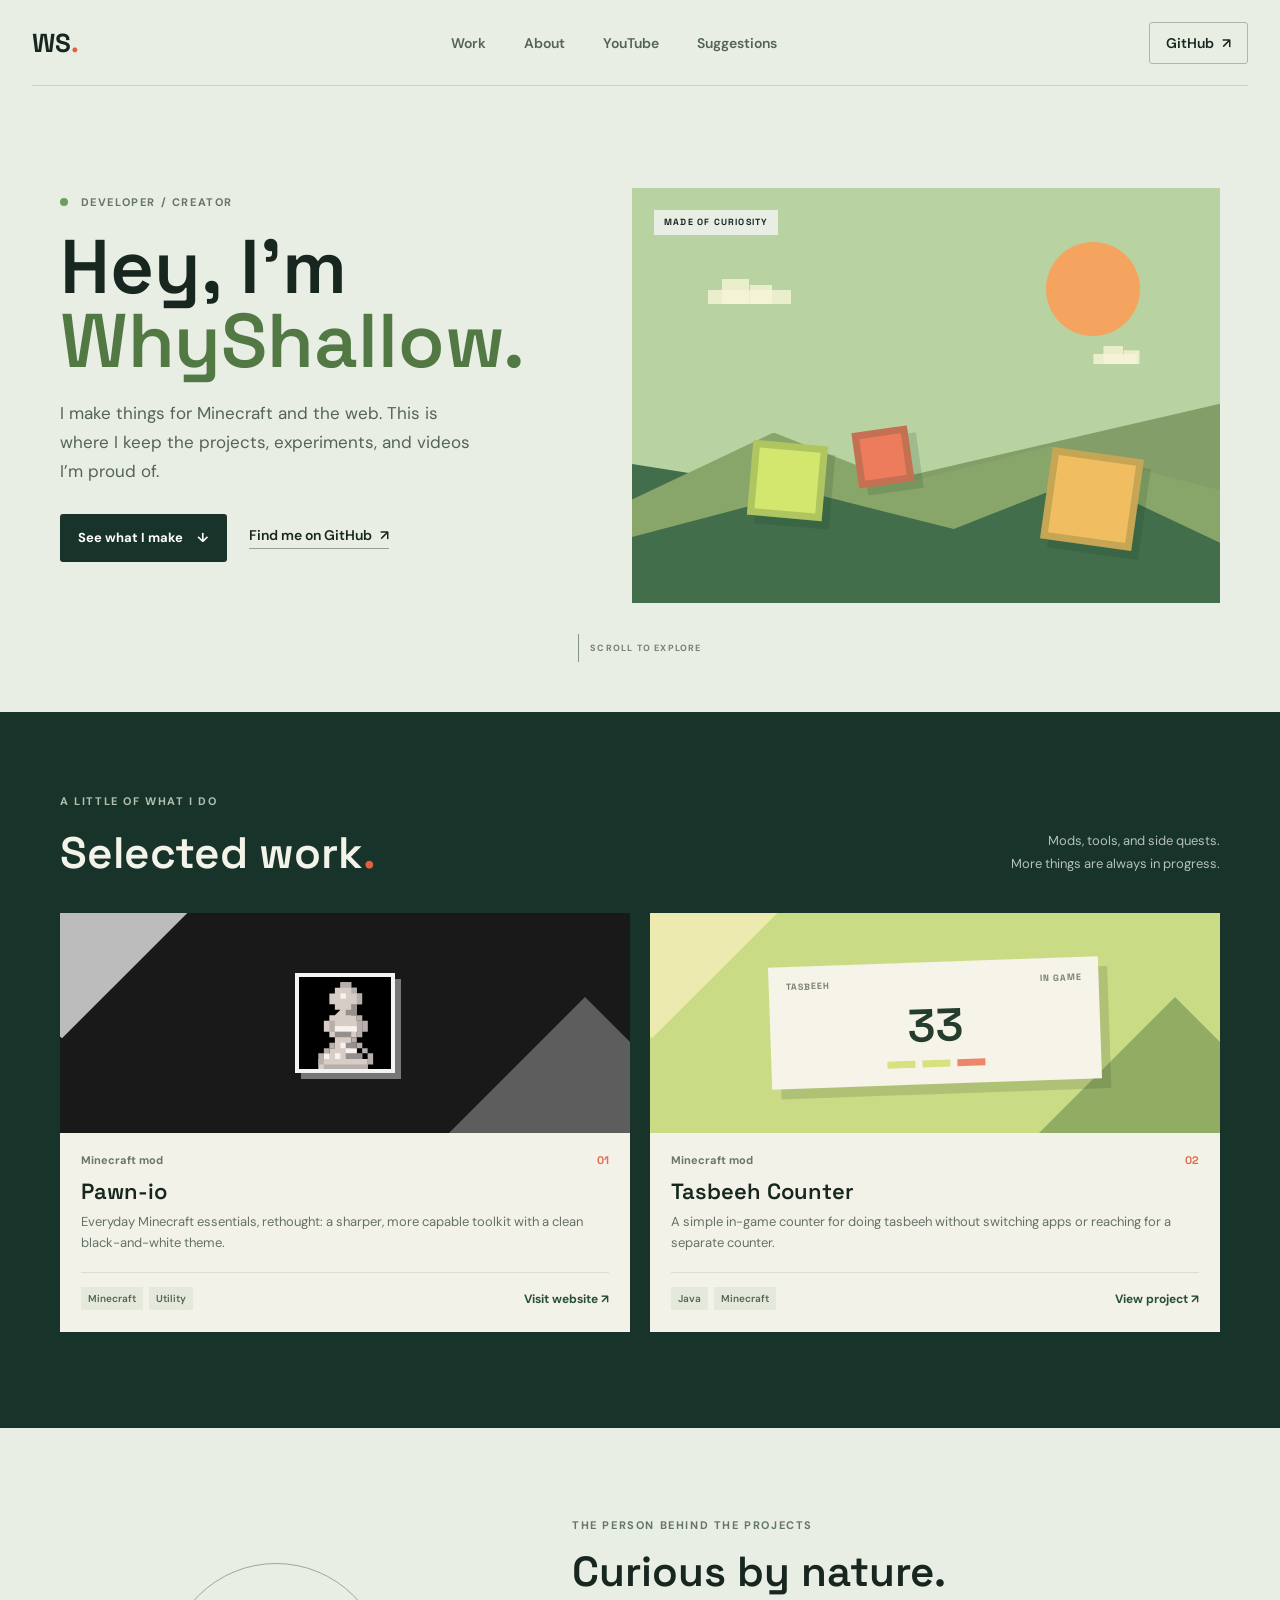
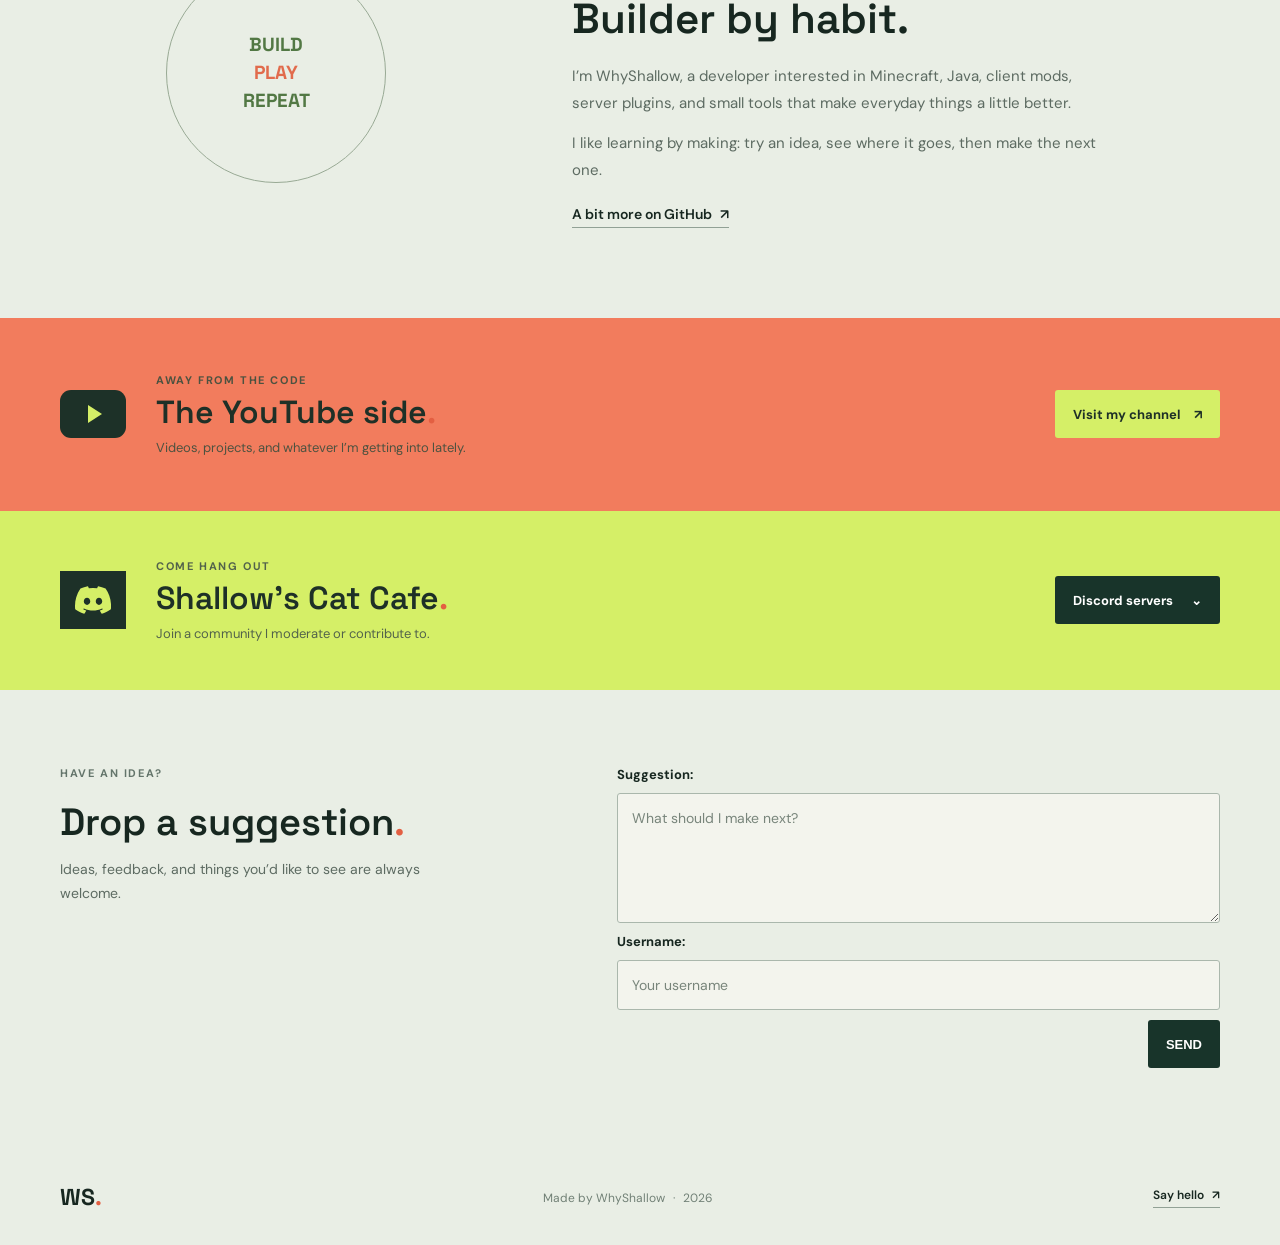
==== commit 4edf9851: "Added Animations" ====
--- a/index.html
+++ b/index.html
@@ -21,7 +21,10 @@
   <body>
     <header class="site-header">
       <a class="wordmark" href="#home" aria-label="WhyShallow home">WS<span>.</span></a>
-      <nav class="main-nav" aria-label="Main navigation">
+      <button class="menu-toggle" type="button" aria-controls="main-navigation" aria-expanded="false" aria-label="Open navigation">
+        <span></span><span></span><span></span>
+      </button>
+      <nav class="main-nav" id="main-navigation" aria-label="Main navigation">
         <a href="#work">Work</a>
         <a href="#about">About</a>
         <a href="#youtube">YouTube</a>
@@ -99,9 +102,15 @@
           <div class="discord-copy">
             <p class="eyebrow">Come hang out</p>
             <h2 id="discord-title">Shallow’s Cat Cafe<span class="accent-dot">.</span></h2>
-            <p>Join my Discord community for chats, updates, and a little cafe time.</p>
+            <p>Join a community I moderate or contribute to.</p>
           </div>
-          <a class="button button-dark" href="https://discord.gg/a9zUSxYjkw" target="_blank" rel="noreferrer">Join the Discord <span aria-hidden="true">↗</span></a>
+          <details class="discord-menu">
+            <summary class="button button-dark">Discord servers <span class="discord-menu-caret" aria-hidden="true">⌄</span></summary>
+            <div class="discord-menu-list" aria-label="Discord servers">
+              <a href="https://discord.gg/a9zUSxYjkw" target="_blank" rel="noreferrer">Shallow’s Cat Cafe <span aria-hidden="true">↗</span></a>
+              <a href="https://discord.gg/XeGCKkRc83" target="_blank" rel="noreferrer">Pawn-io <span aria-hidden="true">↗</span></a>
+            </div>
+          </details>
         </div>
       </section>
 
--- a/style.css
+++ b/style.css
@@ -12,7 +12,7 @@
 }
 
 * { box-sizing: border-box; }
-html { scroll-behavior: smooth; }
+html { scroll-behavior: smooth; scroll-padding-top: 104px; }
 body {
   margin: 0;
   background: var(--paper);
@@ -20,6 +20,7 @@
   font-family: var(--body);
   -webkit-font-smoothing: antialiased;
 }
+.scroll-blur .hero-copy, .scroll-blur .hero-art { filter: blur(1.5px); }
 a { color: inherit; }
 .page-width { width: min(1160px, calc(100% - 64px)); margin-inline: auto; }
 
@@ -30,16 +31,32 @@
   display: flex;
   align-items: center;
   justify-content: space-between;
+  position: sticky;
+  top: 0;
+  z-index: 20;
   border-bottom: 1px solid var(--line);
-}
+  background: var(--paper);
+  transition: background-color 220ms ease, box-shadow 220ms ease;
+}
+.site-header.is-scrolled { background: rgba(233, 238, 229, .96); box-shadow: 0 8px 22px rgba(23, 39, 32, .08); }
 .wordmark { font: 700 26px/1 var(--display); text-decoration: none; letter-spacing: 0; }
 .wordmark span, .accent-dot { color: #e35f42; }
 .main-nav { display: flex; align-items: center; gap: 38px; }
 .main-nav a, .header-link, .text-link { font-size: 14px; font-weight: 600; text-decoration: none; }
-.main-nav a { color: #53635a; transition: color 160ms ease; }
+.main-nav a { position: relative; color: #53635a; transition: color 180ms ease; }
+.main-nav a::after { position: absolute; right: 0; bottom: -7px; left: 0; height: 2px; transform: scaleX(0); transform-origin: left; background: #e16b4c; content: ""; transition: transform 220ms cubic-bezier(.2, .7, .2, 1); }
+.main-nav a:hover, .main-nav a[aria-current="location"] { color: var(--ink); }
+.main-nav a:hover::after, .main-nav a[aria-current="location"]::after { transform: scaleX(1); }
 .main-nav a:hover, .text-link:hover { color: #d65337; }
-.header-link { padding: 11px 16px; border: 1px solid #aab7ac; border-radius: 3px; }
+.header-link { padding: 11px 16px; border: 1px solid #aab7ac; border-radius: 3px; transition: color 180ms ease, background-color 180ms ease, border-color 180ms ease; }
+.header-link:hover { border-color: var(--forest); background: var(--forest); color: white; }
 .header-link span, .text-link span { padding-left: 5px; }
+.menu-toggle { display: none; width: 44px; height: 44px; padding: 12px 10px; place-content: center; gap: 5px; border: 1px solid #aab7ac; border-radius: 3px; background: transparent; color: var(--ink); cursor: pointer; }
+.menu-toggle span { display: block; width: 20px; height: 2px; background: currentColor; transition: transform 180ms ease, opacity 180ms ease; }
+.site-header.is-menu-open .menu-toggle span:first-child { transform: translateY(7px) rotate(45deg); }
+.site-header.is-menu-open .menu-toggle span:nth-child(2) { opacity: 0; }
+.site-header.is-menu-open .menu-toggle span:last-child { transform: translateY(-7px) rotate(-45deg); }
+.main-nav a:focus-visible, .header-link:focus-visible, .menu-toggle:focus-visible, .button:focus-visible, .text-link:focus-visible, .project-link:focus-visible, .scroll-cue:focus-visible { outline: 2px solid #527844; outline-offset: 4px; }
 
 .hero {
   min-height: 626px;
@@ -51,7 +68,12 @@
   align-items: center;
   position: relative;
 }
-.hero-copy { padding-bottom: 34px; animation: arrive 550ms ease both; }
+.hero-copy { padding-bottom: 34px; }
+.hero-copy > * { animation: arrive 560ms cubic-bezier(.2, .7, .2, 1) both; }
+.hero-copy > .eyebrow { animation-delay: 70ms; }
+.hero-copy > h1 { animation-delay: 150ms; }
+.hero-copy > .hero-intro { animation-delay: 240ms; }
+.hero-copy > .hero-actions { animation-delay: 330ms; }
 .eyebrow { margin: 0 0 20px; color: #64756b; font-size: 11px; font-weight: 700; letter-spacing: 1.6px; line-height: 1.4; text-transform: uppercase; }
 .status-dot { display: inline-block; width: 8px; height: 8px; margin-right: 8px; border-radius: 50%; background: #6d9e5b; }
 h1, h2, p { margin-top: 0; }
@@ -60,32 +82,34 @@
 h1 span { color: #527844; }
 .hero-intro { max-width: 420px; margin-bottom: 28px; color: #53635a; font-size: 17px; line-height: 1.7; }
 .hero-actions { display: flex; flex-wrap: wrap; align-items: center; gap: 22px; }
-.button { min-height: 48px; padding: 0 18px; display: inline-flex; align-items: center; justify-content: center; gap: 14px; border: 0; border-radius: 3px; font-size: 13px; font-weight: 700; text-decoration: none; transition: transform 160ms ease, background 160ms ease; }
+.button { min-height: 48px; padding: 0 18px; display: inline-flex; align-items: center; justify-content: center; gap: 14px; border: 0; border-radius: 3px; font-size: 13px; font-weight: 700; text-decoration: none; transition: transform 180ms ease, background-color 180ms ease, box-shadow 180ms ease; }
 .button:hover { transform: translateY(-2px); }
+.button:active { transform: translateY(1px) scale(.985); }
 .button-dark { background: var(--forest); color: white; }
 .button-dark:hover { background: #294d3d; }
-.text-link { display: inline-block; border-bottom: 1px solid #91a195; padding-bottom: 4px; }
-
-.hero-art { height: 415px; overflow: hidden; position: relative; isolation: isolate; background: #b9d2a1; animation: arrive 650ms 100ms ease both; }
+.text-link { display: inline-block; border-bottom: 1px solid #91a195; padding-bottom: 4px; transition: color 180ms ease, border-color 180ms ease; }
+
+.hero-art { height: 415px; overflow: hidden; position: relative; isolation: isolate; background: #b9d2a1; animation: arrive 650ms 100ms cubic-bezier(.2, .7, .2, 1) both; transition: filter 180ms ease-out; }
 .hero-art::before, .hero-art::after { position: absolute; z-index: -1; content: ""; }
 .hero-art::before { right: -60px; bottom: -170px; width: 510px; height: 320px; transform: rotate(-13deg); background: #839e69; }
 .hero-art::after { left: -80px; bottom: -220px; width: 500px; height: 330px; transform: rotate(9deg); background: #426e4b; }
-.art-sun { position: absolute; top: 54px; right: 80px; width: 94px; aspect-ratio: 1; border-radius: 50%; background: #f5a45f; }
+.art-sun { position: absolute; top: 54px; right: 80px; width: 94px; aspect-ratio: 1; border-radius: 50%; background: #f5a45f; animation: sun-float 4.8s ease-in-out infinite; }
 .art-cloud { position: absolute; height: 14px; background: rgba(248, 246, 215, .8); }
 .art-cloud::before, .art-cloud::after { position: absolute; bottom: 0; content: ""; background: inherit; }
 .art-cloud::before { left: 14px; width: 27px; height: 25px; }
 .art-cloud::after { left: 42px; width: 22px; height: 19px; }
-.cloud-one { top: 102px; left: 76px; width: 83px; }
-.cloud-two { top: 164px; right: 75px; width: 60px; transform: scale(.72); }
+.cloud-one { top: 102px; left: 76px; width: 83px; animation: cloud-drift-one 12s ease-in-out infinite alternate; }
+.cloud-two { top: 164px; right: 75px; width: 60px; transform: scale(.72); animation: cloud-drift-two 15s ease-in-out infinite alternate; }
 .art-hill { position: absolute; bottom: 0; width: 110%; height: 170px; clip-path: polygon(0 45%, 25% 0, 45% 30%, 68% 8%, 100% 40%, 100% 100%, 0 100%); }
 .hill-back { left: -20px; background: #89a66a; }
 .hill-front { right: -25px; bottom: -45px; transform: scaleX(-1); background: #426e4b; }
 .art-block { position: absolute; z-index: 1; width: 75px; height: 75px; background: #d3e66e; border: 7px solid rgba(33, 67, 43, .2); box-shadow: 8px 8px 0 rgba(29, 63, 40, .16); transform: rotate(5deg); }
-.block-one { left: 20%; bottom: 85px; }
-.block-two { left: 38%; bottom: 118px; width: 56px; height: 56px; background: #ed7c5c; transform: rotate(-8deg); }
-.block-three { right: 14%; bottom: 58px; width: 92px; height: 92px; background: #f0be60; transform: rotate(8deg); }
+.block-one { left: 20%; bottom: 85px; animation: block-float-one 3.6s ease-in-out infinite; }
+.block-two { left: 38%; bottom: 118px; width: 56px; height: 56px; background: #ed7c5c; transform: rotate(-8deg); animation: block-float-two 4.1s .35s ease-in-out infinite; }
+.block-three { right: 14%; bottom: 58px; width: 92px; height: 92px; background: #f0be60; transform: rotate(8deg); animation: block-float-three 3.8s .7s ease-in-out infinite; }
 .art-caption { position: absolute; z-index: 2; top: 22px; left: 22px; padding: 8px 10px; background: var(--paper); font: 700 9px/1 var(--display); letter-spacing: 1.2px; }
-.scroll-cue { grid-column: 1 / -1; justify-self: center; display: flex; align-items: center; gap: 11px; color: #728077; font-size: 9px; font-weight: 700; letter-spacing: 1.2px; text-decoration: none; }
+.scroll-cue { grid-column: 1 / -1; justify-self: center; display: flex; align-items: center; gap: 11px; color: #728077; font-size: 9px; font-weight: 700; letter-spacing: 1.2px; text-decoration: none; animation: arrive 500ms 420ms ease both; transition: color 180ms ease; }
+.scroll-cue:hover { color: var(--ink); }
 .scroll-cue span { width: 1px; height: 28px; background: #839288; }
 
 .work-section { padding: 82px 0 96px; background: var(--forest); color: #f4f3e9; }
@@ -94,7 +118,12 @@
 .section-heading h2, .about-copy h2, .youtube-copy h2 { margin-bottom: 0; font-size: 44px; line-height: 1.12; font-weight: 600; }
 .section-note { margin: 0 0 4px; color: #b5c0b9; font-size: 13px; line-height: 1.7; text-align: right; }
 .project-grid { display: grid; grid-template-columns: repeat(auto-fit, minmax(280px, 1fr)); gap: 20px; }
-.project-card { min-width: 0; overflow: hidden; background: #f3f2e9; color: var(--ink); }
+.project-card { min-width: 0; overflow: hidden; background: #f3f2e9; color: var(--ink); transition: transform 220ms ease, box-shadow 220ms ease; }
+@media (hover: hover) {
+  .project-card:hover { transform: translateY(-5px); box-shadow: 0 12px 24px rgba(10, 28, 19, .2); }
+  .project-card:hover .project-art-image.is-loaded { transform: scale(1.045); }
+}
+.project-card:active { transform: translateY(-2px); }
 .project-art { height: 220px; position: relative; overflow: hidden; display: grid; place-items: center; background: #cadb85; }
 .project-art::before, .project-art::after { position: absolute; content: ""; }
 .project-art::before { width: 280px; height: 280px; right: -95px; bottom: -202px; transform: rotate(45deg); background: #91ad64; }
@@ -109,7 +138,9 @@
 .project-art--monochrome { background: #191919; }
 .project-art--monochrome::before { right: -95px; bottom: -202px; width: 280px; height: 280px; transform: rotate(45deg); background: #5d5d5d; }
 .project-art--monochrome::after { left: -93px; top: -104px; width: 190px; height: 190px; transform: rotate(45deg); background: #bcbcbc; }
-.project-art-image { position: relative; z-index: 1; width: 100px; height: 100px; border: 4px solid #f4f4f4; box-shadow: 6px 6px 0 #777; object-fit: contain; }
+.project-art-image { position: relative; z-index: 1; width: 100px; height: 100px; border: 4px solid #f4f4f4; box-shadow: 6px 6px 0 #777; object-fit: contain; opacity: 0; transform: scale(.96); transition: opacity 300ms ease, transform 300ms ease; }
+.project-art-image.is-loaded { opacity: 1; transform: scale(1); }
+.generic-art-mark--light { color: #f3f2e9; }
 .project-content { padding: 20px 21px 22px; }
 .project-meta { display: flex; justify-content: space-between; align-items: center; gap: 12px; color: #69766b; font-size: 11px; font-weight: 700; }
 .project-number { color: #e16b4c; font-family: var(--display); }
@@ -147,6 +178,21 @@
 .discord-section .eyebrow { margin-bottom: 7px; color: #53634b; }
 .discord-copy h2 { margin-bottom: 0; font: 600 32px/1.12 var(--display); }
 .discord-copy > p:last-child { margin: 8px 0 0; color: #53634b; font-size: 13px; }
+.discord-menu { position: relative; justify-self: end; }
+.discord-menu summary { list-style: none; cursor: pointer; }
+.discord-menu summary::-webkit-details-marker { display: none; }
+.discord-menu summary:focus-visible, .discord-menu-list a:focus-visible { outline: 2px solid #527844; outline-offset: 3px; }
+.discord-menu-caret { display: inline-block; padding-left: 4px; transition: transform 160ms ease; }
+.discord-menu[open] .discord-menu-caret { transform: rotate(180deg); }
+.discord-menu::details-content { content-visibility: hidden; transform: translateY(-6px) scale(.98); transform-origin: top right; opacity: 0; transition: content-visibility 180ms allow-discrete, opacity 180ms ease, transform 180ms ease; }
+.discord-menu[open]::details-content { content-visibility: visible; transform: translateY(0) scale(1); opacity: 1; }
+@starting-style {
+  .discord-menu[open]::details-content { transform: translateY(-6px) scale(.98); opacity: 0; }
+}
+.discord-menu-list { position: absolute; z-index: 5; top: calc(100% + 8px); right: 0; width: max-content; min-width: 220px; padding: 5px; background: #f3f4ed; border: 1px solid #aab7ac; box-shadow: 0 8px 20px rgba(29, 49, 40, .16); pointer-events: none; }
+.discord-menu[open] .discord-menu-list { pointer-events: auto; }
+.discord-menu-list a { min-height: 42px; padding: 10px 12px; display: flex; justify-content: space-between; align-items: center; gap: 18px; color: var(--ink); font-size: 13px; font-weight: 600; text-decoration: none; }
+.discord-menu-list a:hover { background: #e5eadf; }
 
 .suggestions-section { padding: 76px 0 82px; }
 .suggestions-inner { display: grid; grid-template-columns: .9fr 1.1fr; align-items: start; gap: 64px; }
@@ -155,14 +201,19 @@
 .suggestion-form { display: grid; gap: 10px; }
 .suggestion-form label { font-size: 13px; font-weight: 700; }
 .suggestion-form label span { color: #718076; font-size: 11px; font-weight: 500; }
-.suggestion-form textarea, .suggestion-form input { width: 100%; padding: 13px 14px; border: 1px solid #aab7ac; border-radius: 3px; background: #f3f4ed; color: var(--ink); font: 14px/1.6 var(--body); }
+.suggestion-form textarea, .suggestion-form input { width: 100%; padding: 13px 14px; border: 1px solid #aab7ac; border-radius: 3px; background: #f3f4ed; color: var(--ink); font: 14px/1.6 var(--body); transition: border-color 180ms ease, box-shadow 180ms ease; }
 .suggestion-form textarea { min-height: 130px; resize: vertical; }
-.suggestion-form textarea:focus, .suggestion-form input:focus { outline: 2px solid #527844; outline-offset: 2px; }
+.suggestion-form textarea:focus, .suggestion-form input:focus { outline: none; border-color: #527844; box-shadow: 0 0 0 3px rgba(82, 120, 68, .2); }
+.suggestion-form textarea:focus-visible, .suggestion-form input:focus-visible { outline: 2px solid #527844; outline-offset: 2px; }
 .suggestion-form textarea::placeholder { color: #78857b; }
 .suggestion-form input::placeholder { color: #78857b; }
 .suggestion-form-bottom { min-height: 48px; display: flex; justify-content: space-between; align-items: center; gap: 16px; }
-.suggestion-status { margin: 0; color: #53635a; font-size: 12px; line-height: 1.5; }
-.suggestion-form button:disabled { cursor: wait; opacity: .65; }
+.suggestion-status { min-height: 1.5em; margin: 0; color: #53635a; font-size: 12px; line-height: 1.5; opacity: 0; transform: translateY(4px); transition: opacity 180ms ease, transform 180ms ease; }
+.suggestion-status:not(:empty) { opacity: 1; transform: translateY(0); }
+.suggestion-status[data-state="error"] { color: #a83e2b; }
+.suggestion-status[data-state="success"] { color: #285d38; }
+.suggestion-form button:disabled { cursor: wait; opacity: .8; }
+.suggestion-form button.is-loading::after { width: 13px; height: 13px; border: 2px solid rgba(255, 255, 255, .45); border-top-color: white; border-radius: 50%; content: ""; animation: spin 700ms linear infinite; }
 
 .site-footer { min-height: 95px; display: flex; justify-content: space-between; align-items: center; gap: 20px; }
 .site-footer .wordmark { font-size: 23px; }
@@ -171,15 +222,36 @@
 .site-footer .text-link { font-size: 12px; }
 
 @keyframes arrive { from { opacity: 0; transform: translateY(12px); } to { opacity: 1; transform: translateY(0); } }
+@keyframes sun-float { 50% { transform: translateY(-9px); } }
+@keyframes cloud-drift-one { to { transform: translateX(13px); } }
+@keyframes cloud-drift-two { to { transform: translateX(-11px) scale(.72); } }
+@keyframes block-float-one { 50% { transform: rotate(5deg) translateY(-10px); } }
+@keyframes block-float-two { 50% { transform: rotate(-8deg) translateY(-8px); } }
+@keyframes block-float-three { 50% { transform: rotate(8deg) translateY(-11px); } }
+@keyframes spin { to { transform: rotate(360deg); } }
+.reveal { opacity: 0; transform: translateY(18px) scale(.99); transition: opacity 620ms cubic-bezier(.2, .7, .2, 1), transform 620ms cubic-bezier(.2, .7, .2, 1); transition-delay: var(--reveal-delay, 0ms); }
+.reveal.is-visible { opacity: 1; transform: translateY(0) scale(1); }
+.project-card.reveal.is-visible:hover { transform: translateY(-5px); }
 @media (prefers-reduced-motion: reduce) {
-  *, *::before, *::after { scroll-behavior: auto !important; animation-duration: .01ms !important; transition-duration: .01ms !important; }
+  *, *::before, *::after { scroll-behavior: auto !important; animation-duration: .01ms !important; animation-iteration-count: 1 !important; transition-duration: .01ms !important; }
+  .reveal { opacity: 1; transform: none; transition: none; }
+  .hero-copy > *, .hero-art, .scroll-cue { animation: none; opacity: 1; transform: none; }
+  .art-sun, .art-cloud, .art-block { animation: none !important; }
+  .scroll-blur .hero-copy, .scroll-blur .hero-art { filter: none; }
 }
 @media (max-width: 760px) {
   .page-width, .site-header { width: calc(100% - 40px); }
-  .site-header { height: 72px; }
-  .main-nav { gap: 17px; }
+  .site-header { height: 72px; position: sticky; }
   .main-nav a, .header-link { font-size: 12px; }
   .header-link { padding: 9px 10px; }
+  .menu-toggle { display: grid; }
+  .main-nav { position: absolute; top: calc(100% + 1px); right: 0; left: 0; display: flex; flex-direction: column; align-items: stretch; gap: 0; padding: 8px 12px 14px; transform: translateY(-8px); border: 1px solid var(--line); border-top: 0; background: var(--paper); box-shadow: 0 12px 20px rgba(23, 39, 32, .1); opacity: 0; visibility: hidden; pointer-events: none; transition: opacity 180ms ease, transform 180ms ease, visibility 0s linear 180ms; }
+  .site-header.is-enhanced .menu-toggle { display: grid; }
+  .site-header.is-enhanced .main-nav { display: flex; }
+  .site-header.is-enhanced.is-menu-open .main-nav { transform: translateY(0); opacity: 1; visibility: visible; pointer-events: auto; transition: opacity 180ms ease, transform 180ms ease, visibility 0s; }
+  .main-nav a { padding: 12px 8px; }
+  .main-nav a::after { right: 8px; bottom: 5px; left: 8px; transform-origin: left; }
+  .site-header:not(.is-enhanced) .main-nav { transform: none; opacity: 1; visibility: visible; pointer-events: auto; }
   .hero { min-height: 0; padding-block: 62px 35px; grid-template-columns: 1fr; gap: 26px; }
   .hero-copy { padding-bottom: 0; }
   h1 { font-size: 58px; }
@@ -201,7 +273,7 @@
   .discord-inner { grid-template-columns: 54px 1fr; gap: 17px; }
   .discord-mark { width: 52px; height: 48px; }
   .discord-copy h2 { font-size: 27px; }
-  .discord-inner .button { grid-column: 2; justify-self: start; }
+  .discord-menu { grid-column: 2; justify-self: start; }
   .suggestions-section { padding: 60px 0; }
   .suggestions-inner { grid-template-columns: 1fr; gap: 28px; }
   .suggestions-copy h2 { font-size: 34px; }
@@ -210,8 +282,7 @@
 @media (max-width: 430px) {
   .page-width, .site-header { width: calc(100% - 32px); }
   .wordmark { font-size: 22px; }
-  .main-nav { gap: 12px; }
-  .main-nav a { font-size: 11px; }
+  .main-nav a { font-size: 12px; }
   .header-link { padding: 8px; font-size: 11px; }
   .hero { padding-top: 48px; }
   h1 { font-size: 50px; }
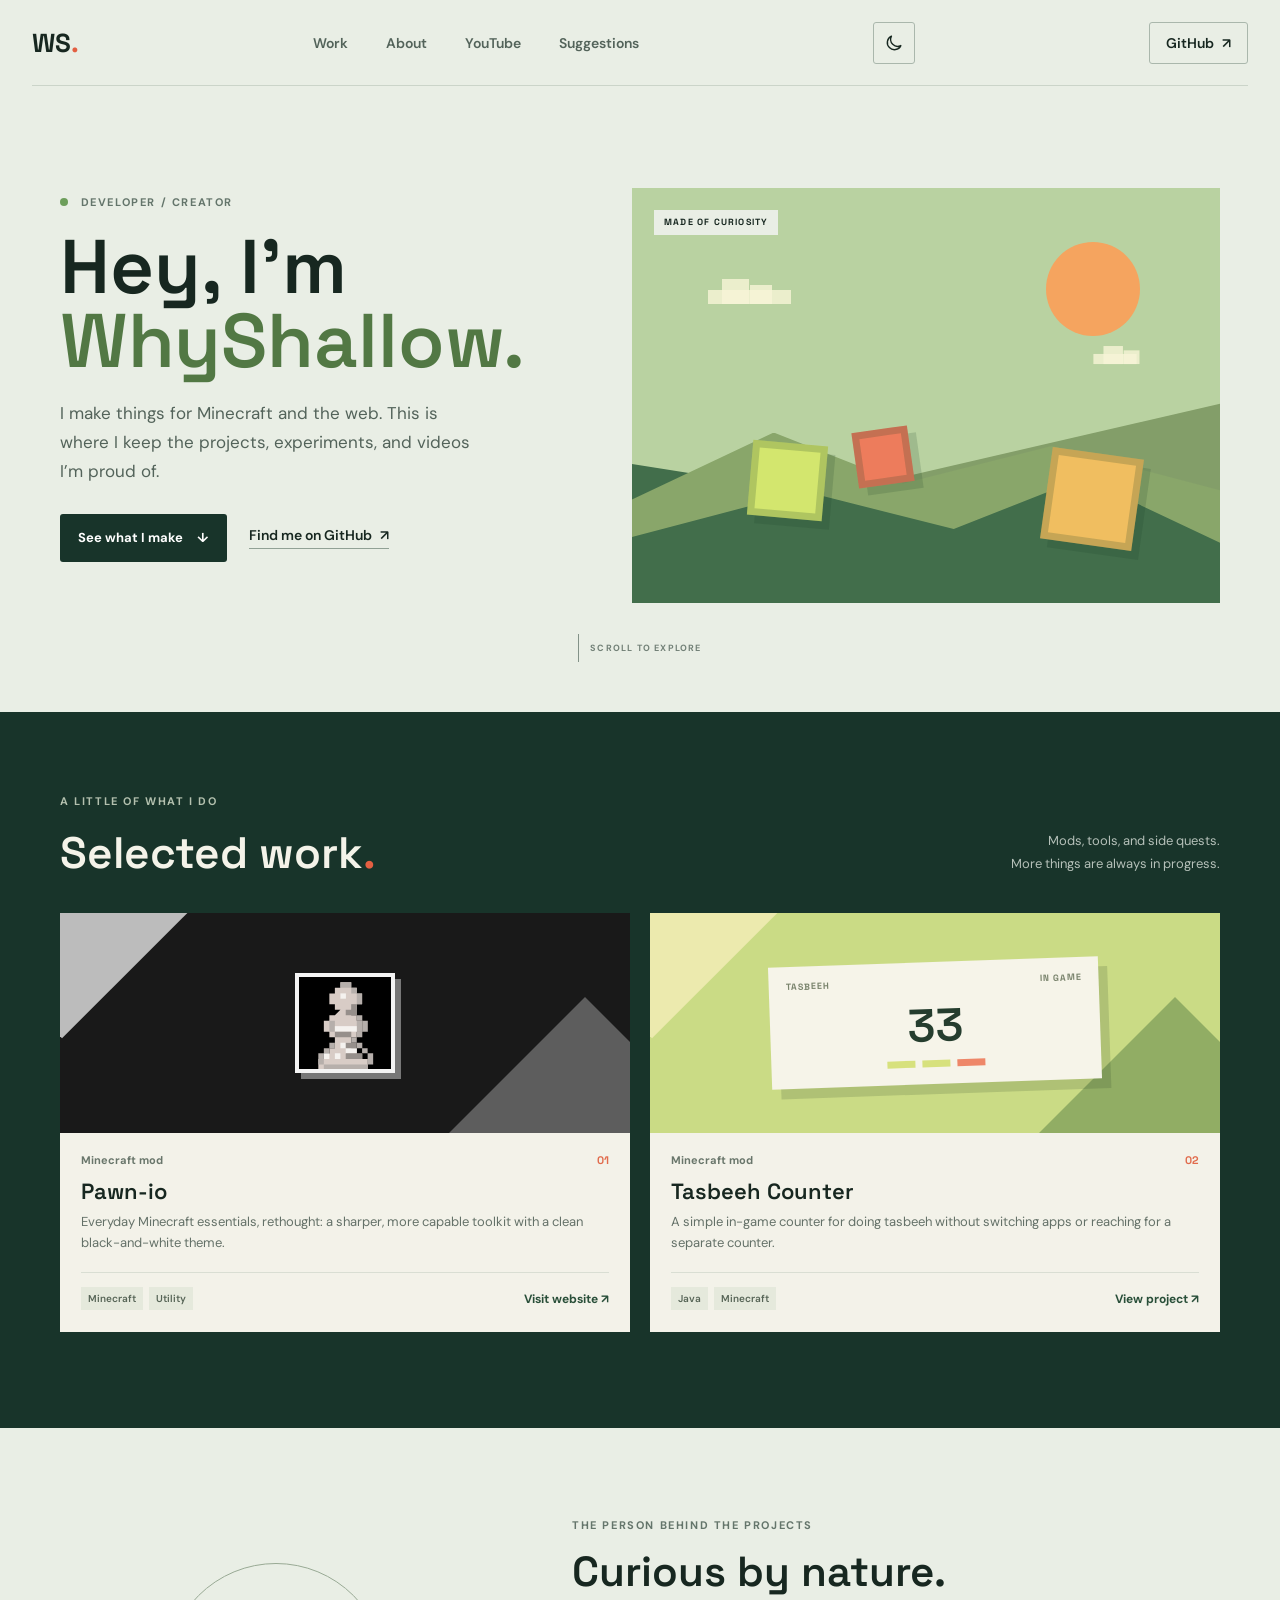
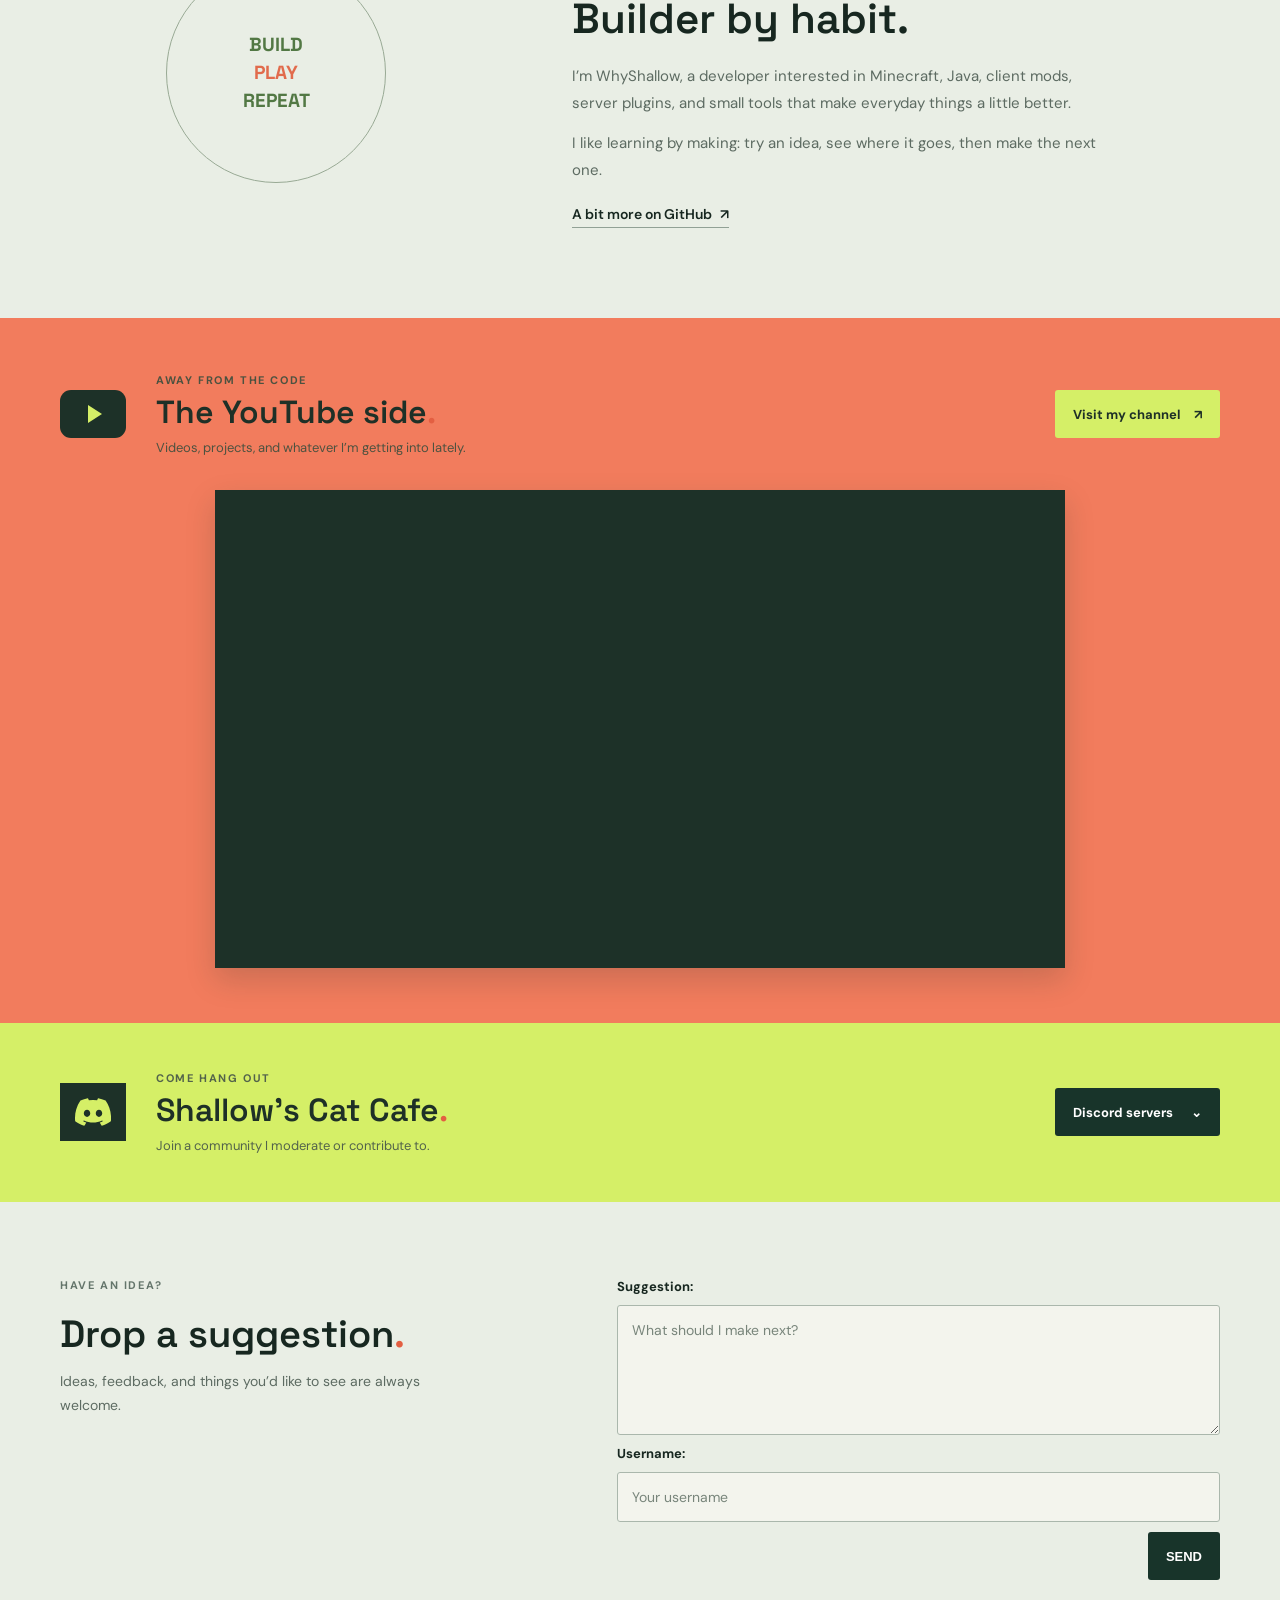
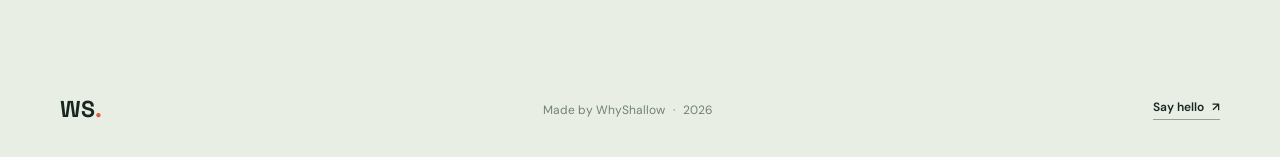
==== commit 92a38df2: "Added something" ====
--- a/index.html
+++ b/index.html
@@ -30,6 +30,9 @@
         <a href="#youtube">YouTube</a>
         <a href="#suggestions">Suggestions</a>
       </nav>
+      <button class="theme-toggle" type="button" aria-label="Switch to dark mode" aria-pressed="false" title="Switch to dark mode">
+        <svg viewBox="0 0 24 24" aria-hidden="true" focusable="false"><path d="M20.2 15.1A8.4 8.4 0 0 1 8.9 3.8 8.5 8.5 0 1 0 20.2 15.1Z"/></svg>
+      </button>
       <a class="header-link" href="https://github.com/WhyShallow" target="_blank" rel="noreferrer">GitHub <span aria-hidden="true">↗</span></a>
     </header>
 
@@ -92,6 +95,15 @@
           </div>
           <a class="button button-lime youtube-link" href="https://www.youtube.com/@WhyShallow" target="_blank" rel="noreferrer">Visit my channel <span aria-hidden="true">↗</span></a>
         </div>
+        <div class="latest-video page-width">
+          <iframe
+            title="Latest videos from WhyShallow"
+            src="https://www.youtube-nocookie.com/embed/videoseries?list=UU0ybQF5snVQOnjrMPufGRbQ"
+            loading="lazy"
+            referrerpolicy="strict-origin-when-cross-origin"
+            allow="accelerometer; autoplay; clipboard-write; encrypted-media; gyroscope; picture-in-picture; web-share"
+            allowfullscreen></iframe>
+        </div>
       </section>
 
       <section class="discord-section" id="discord" aria-labelledby="discord-title">
@@ -140,5 +152,38 @@
       <p>Made by WhyShallow <span aria-hidden="true">·</span> <span id="year"></span></p>
       <a class="text-link" href="https://github.com/WhyShallow" target="_blank" rel="noreferrer">Say hello <span aria-hidden="true">↗</span></a>
     </footer>
+
+    <section class="secret-page" id="secretPage" hidden aria-labelledby="secret-title">
+      <div class="secret-shell">
+        <header class="secret-header">
+          <a class="wordmark" href="#home" aria-label="Return to the public website">WS<span>.</span></a>
+          <a class="text-link" href="#home">Exit private library</a>
+        </header>
+        <div class="secret-heading">
+          <p class="eyebrow">Private area</p>
+          <h1 id="secret-title">Video library<span class="accent-dot">.</span></h1>
+          <p>Sign in to upload and manage your private videos.</p>
+        </div>
+        <form class="secret-form" id="secretLoginForm">
+          <label for="secretToken">Admin token</label>
+          <input id="secretToken" name="token" type="password" autocomplete="current-password" required>
+          <button class="button button-dark" type="submit">UNLOCK</button>
+          <p class="secret-status" id="secretLoginStatus" role="status" aria-live="polite"></p>
+        </form>
+        <div class="secret-manager" id="secretManager" hidden>
+          <div class="secret-manager-heading">
+            <h2>Your uploads</h2>
+            <button class="text-link secret-signout" id="secretSignout" type="button">Lock library</button>
+          </div>
+          <form class="secret-upload-form" id="videoUploadForm">
+            <label for="videoFile">Choose a video (up to 90 MiB)</label>
+            <input id="videoFile" name="video" type="file" accept="video/*" required>
+            <button class="button button-dark" type="submit">UPLOAD VIDEO</button>
+            <p class="secret-status" id="videoUploadStatus" role="status" aria-live="polite"></p>
+          </form>
+          <div class="secret-video-list" id="videoLibrary" aria-live="polite"></div>
+        </div>
+      </div>
+    </section>
   </body>
 </html>
--- a/style.css
+++ b/style.css
@@ -11,6 +11,15 @@
   --body: "DM Sans", sans-serif;
 }
 
+:root[data-theme="dark"] {
+  color-scheme: dark;
+  --paper: #17211b;
+  --ink: #edf1e9;
+  --muted: #a9b6aa;
+  --line: #3b4a3e;
+  --forest: #14251b;
+}
+
 * { box-sizing: border-box; }
 html { scroll-behavior: smooth; scroll-padding-top: 104px; }
 body {
@@ -23,6 +32,44 @@
 .scroll-blur .hero-copy, .scroll-blur .hero-art { filter: blur(1.5px); }
 a { color: inherit; }
 .page-width { width: min(1160px, calc(100% - 64px)); margin-inline: auto; }
+body.secret-mode { min-height: 100vh; }
+body.secret-mode > .site-header,
+body.secret-mode > main,
+body.secret-mode > .site-footer { display: none; }
+.secret-page { min-height: 100vh; padding: 34px 24px 72px; background: var(--paper); color: var(--ink); }
+.secret-page[hidden], .secret-manager[hidden] { display: none !important; }
+.secret-shell { width: min(760px, 100%); margin-inline: auto; }
+.secret-header, .secret-manager-heading { display: flex; justify-content: space-between; align-items: center; gap: 20px; }
+.secret-header { padding-bottom: 20px; border-bottom: 1px solid var(--line); }
+.secret-heading { padding: 64px 0 32px; }
+.secret-heading .eyebrow { margin-bottom: 12px; }
+.secret-heading h1 { margin-bottom: 12px; font-size: 46px; line-height: 1.08; }
+.secret-heading > p:last-child { margin: 0; color: var(--muted); }
+.secret-form, .secret-upload-form { display: grid; justify-items: start; gap: 12px; }
+.secret-form label, .secret-upload-form label { font-size: 13px; font-weight: 700; }
+.secret-form input, .secret-upload-form input { width: 100%; min-height: 48px; padding: 10px 12px; border: 1px solid #aab7ac; border-radius: 3px; background: #f3f4ed; color: var(--ink); font: 14px/1.5 var(--body); }
+.secret-form input:focus-visible, .secret-upload-form input:focus-visible { outline: 2px solid #527844; outline-offset: 2px; }
+.secret-status { min-height: 1.5em; margin: 0; color: var(--muted); font-size: 13px; }
+.secret-status[data-state="error"] { color: #a83e2b; }
+.secret-status[data-state="success"] { color: #285d38; }
+.secret-manager { margin-top: 52px; }
+.secret-manager-heading { margin-bottom: 24px; padding-bottom: 14px; border-bottom: 1px solid var(--line); }
+.secret-manager-heading h2 { margin: 0; font: 600 26px/1.2 var(--display); }
+.secret-signout { padding: 0; border: 0; background: transparent; color: inherit; font: 600 14px var(--body); cursor: pointer; }
+.secret-upload-form { padding-bottom: 22px; }
+.secret-upload-form input[type="file"] { padding: 7px; }
+.secret-upload-form input[type="file"]::file-selector-button { min-height: 32px; margin-right: 12px; padding: 0 10px; border: 1px solid #aab7ac; border-radius: 2px; background: transparent; color: inherit; cursor: pointer; }
+.secret-video-list { border-top: 1px solid var(--line); }
+.secret-video-item { padding: 20px 0; display: grid; grid-template-columns: minmax(0, 1fr) auto; align-items: center; gap: 12px 18px; border-bottom: 1px solid var(--line); }
+.secret-video-item h3 { margin: 0; overflow-wrap: anywhere; font: 600 17px/1.35 var(--display); }
+.secret-video-item p { margin: 5px 0 0; color: var(--muted); font-size: 12px; }
+.secret-video-actions { display: flex; gap: 14px; align-items: center; }
+.secret-video-actions button { padding: 7px 0; border: 0; background: none; color: inherit; font: 600 12px var(--body); text-decoration: underline; text-underline-offset: 3px; cursor: pointer; }
+.secret-video-actions button:disabled { cursor: wait; opacity: .6; }
+.secret-player { grid-column: 1 / -1; width: 100%; max-height: 70vh; aspect-ratio: 16 / 9; background: #000; }
+:root[data-theme="dark"] .secret-form input,
+:root[data-theme="dark"] .secret-upload-form input { border-color: #4a5d4c; background: #202d24; }
+:root[data-theme="dark"] .secret-upload-form input[type="file"]::file-selector-button { border-color: #4a5d4c; }
 
 .site-header {
   width: min(1280px, calc(100% - 64px));
@@ -39,6 +86,7 @@
   transition: background-color 220ms ease, box-shadow 220ms ease;
 }
 .site-header.is-scrolled { background: rgba(233, 238, 229, .96); box-shadow: 0 8px 22px rgba(23, 39, 32, .08); }
+:root[data-theme="dark"] .site-header.is-scrolled { background: rgba(23, 33, 27, .96); box-shadow: 0 8px 22px rgba(0, 0, 0, .22); }
 .wordmark { font: 700 26px/1 var(--display); text-decoration: none; letter-spacing: 0; }
 .wordmark span, .accent-dot { color: #e35f42; }
 .main-nav { display: flex; align-items: center; gap: 38px; }
@@ -51,12 +99,15 @@
 .header-link { padding: 11px 16px; border: 1px solid #aab7ac; border-radius: 3px; transition: color 180ms ease, background-color 180ms ease, border-color 180ms ease; }
 .header-link:hover { border-color: var(--forest); background: var(--forest); color: white; }
 .header-link span, .text-link span { padding-left: 5px; }
+.theme-toggle { width: 42px; height: 42px; padding: 10px; display: grid; place-items: center; border: 1px solid #aab7ac; border-radius: 3px; background: transparent; color: var(--ink); cursor: pointer; transition: color 180ms ease, background-color 180ms ease, border-color 180ms ease; }
+.theme-toggle:hover { border-color: var(--forest); background: var(--forest); color: white; }
+.theme-toggle svg { width: 20px; height: 20px; fill: none; stroke: currentColor; stroke-linecap: round; stroke-linejoin: round; stroke-width: 1.7; }
 .menu-toggle { display: none; width: 44px; height: 44px; padding: 12px 10px; place-content: center; gap: 5px; border: 1px solid #aab7ac; border-radius: 3px; background: transparent; color: var(--ink); cursor: pointer; }
 .menu-toggle span { display: block; width: 20px; height: 2px; background: currentColor; transition: transform 180ms ease, opacity 180ms ease; }
 .site-header.is-menu-open .menu-toggle span:first-child { transform: translateY(7px) rotate(45deg); }
 .site-header.is-menu-open .menu-toggle span:nth-child(2) { opacity: 0; }
 .site-header.is-menu-open .menu-toggle span:last-child { transform: translateY(-7px) rotate(-45deg); }
-.main-nav a:focus-visible, .header-link:focus-visible, .menu-toggle:focus-visible, .button:focus-visible, .text-link:focus-visible, .project-link:focus-visible, .scroll-cue:focus-visible { outline: 2px solid #527844; outline-offset: 4px; }
+.main-nav a:focus-visible, .header-link:focus-visible, .theme-toggle:focus-visible, .menu-toggle:focus-visible, .button:focus-visible, .text-link:focus-visible, .project-link:focus-visible, .scroll-cue:focus-visible { outline: 2px solid #527844; outline-offset: 4px; }
 
 .hero {
   min-height: 626px;
@@ -170,6 +221,8 @@
 .youtube-copy > p:last-child { margin: 8px 0 0; color: #4d5240; font-size: 13px; }
 .button-lime { background: var(--lime); color: #1e3027; }
 .button-lime:hover { background: #e0f58a; }
+.latest-video { aspect-ratio: 16 / 9; max-width: 850px; margin: 34px auto 0; overflow: hidden; background: #1d3128; box-shadow: 0 12px 28px rgba(29, 49, 40, .18); }
+.latest-video iframe { display: block; width: 100%; height: 100%; border: 0; }
 
 .discord-section { padding: 48px 0; background: var(--lime); color: #1e3027; }
 .discord-inner { display: grid; grid-template-columns: 72px 1fr auto; align-items: center; gap: 24px; }
@@ -184,13 +237,8 @@
 .discord-menu summary:focus-visible, .discord-menu-list a:focus-visible { outline: 2px solid #527844; outline-offset: 3px; }
 .discord-menu-caret { display: inline-block; padding-left: 4px; transition: transform 160ms ease; }
 .discord-menu[open] .discord-menu-caret { transform: rotate(180deg); }
-.discord-menu::details-content { content-visibility: hidden; transform: translateY(-6px) scale(.98); transform-origin: top right; opacity: 0; transition: content-visibility 180ms allow-discrete, opacity 180ms ease, transform 180ms ease; }
-.discord-menu[open]::details-content { content-visibility: visible; transform: translateY(0) scale(1); opacity: 1; }
-@starting-style {
-  .discord-menu[open]::details-content { transform: translateY(-6px) scale(.98); opacity: 0; }
-}
-.discord-menu-list { position: absolute; z-index: 5; top: calc(100% + 8px); right: 0; width: max-content; min-width: 220px; padding: 5px; background: #f3f4ed; border: 1px solid #aab7ac; box-shadow: 0 8px 20px rgba(29, 49, 40, .16); pointer-events: none; }
-.discord-menu[open] .discord-menu-list { pointer-events: auto; }
+.discord-menu-list { position: absolute; z-index: 5; top: calc(100% + 8px); right: 0; width: max-content; min-width: 220px; max-width: min(280px, calc(100vw - 32px)); padding: 5px; display: flex; flex-direction: column; background: #f3f4ed; border: 1px solid #aab7ac; box-shadow: 0 8px 20px rgba(29, 49, 40, .16); visibility: hidden; opacity: 0; transform: translateY(-6px); pointer-events: none; transition: opacity 180ms ease, transform 180ms ease, visibility 0s linear 180ms; }
+.discord-menu[open] .discord-menu-list { visibility: visible; opacity: 1; transform: translateY(0); pointer-events: auto; transition: opacity 180ms ease, transform 180ms ease, visibility 0s; }
 .discord-menu-list a { min-height: 42px; padding: 10px 12px; display: flex; justify-content: space-between; align-items: center; gap: 18px; color: var(--ink); font-size: 13px; font-weight: 600; text-decoration: none; }
 .discord-menu-list a:hover { background: #e5eadf; }
 
@@ -221,6 +269,28 @@
 .site-footer p span:first-child { padding-inline: 5px; }
 .site-footer .text-link { font-size: 12px; }
 
+:root[data-theme="dark"] .main-nav a { color: var(--muted); }
+:root[data-theme="dark"] .hero-intro,
+:root[data-theme="dark"] .about-copy > p:not(.eyebrow),
+:root[data-theme="dark"] .suggestions-copy > p:last-child,
+:root[data-theme="dark"] .site-footer p,
+:root[data-theme="dark"] .suggestion-status { color: var(--muted); }
+:root[data-theme="dark"] .hero .eyebrow,
+:root[data-theme="dark"] .about-copy .eyebrow,
+:root[data-theme="dark"] .suggestions-copy .eyebrow { color: #a9b6aa; }
+:root[data-theme="dark"] .project-card { background: #202d24; color: var(--ink); }
+:root[data-theme="dark"] .project-meta,
+:root[data-theme="dark"] .project-content p { color: #a9b6aa; }
+:root[data-theme="dark"] .project-bottom { border-color: #3b4a3e; }
+:root[data-theme="dark"] .project-tag { background: #344638; color: #d0d9cc; }
+:root[data-theme="dark"] .project-link { color: #c1d8a5; }
+:root[data-theme="dark"] .discord-menu-list { background: #202d24; border-color: #4a5d4c; }
+:root[data-theme="dark"] .discord-menu-list a:hover { background: #344638; }
+:root[data-theme="dark"] .suggestion-form textarea,
+:root[data-theme="dark"] .suggestion-form input { background: #202d24; border-color: #4a5d4c; color: var(--ink); }
+:root[data-theme="dark"] .suggestion-form textarea::placeholder,
+:root[data-theme="dark"] .suggestion-form input::placeholder { color: #a9b6aa; }
+
 @keyframes arrive { from { opacity: 0; transform: translateY(12px); } to { opacity: 1; transform: translateY(0); } }
 @keyframes sun-float { 50% { transform: translateY(-9px); } }
 @keyframes cloud-drift-one { to { transform: translateX(13px); } }
@@ -241,9 +311,15 @@
 }
 @media (max-width: 760px) {
   .page-width, .site-header { width: calc(100% - 40px); }
+  .secret-page { padding: 24px 20px 52px; }
+  .secret-heading { padding-top: 48px; }
+  .secret-heading h1 { font-size: 38px; }
+  .secret-video-item { grid-template-columns: 1fr; gap: 10px; }
+  .secret-video-actions { justify-self: start; }
   .site-header { height: 72px; position: sticky; }
   .main-nav a, .header-link { font-size: 12px; }
   .header-link { padding: 9px 10px; }
+  .theme-toggle { width: 40px; height: 40px; }
   .menu-toggle { display: grid; }
   .main-nav { position: absolute; top: calc(100% + 1px); right: 0; left: 0; display: flex; flex-direction: column; align-items: stretch; gap: 0; padding: 8px 12px 14px; transform: translateY(-8px); border: 1px solid var(--line); border-top: 0; background: var(--paper); box-shadow: 0 12px 20px rgba(23, 39, 32, .1); opacity: 0; visibility: hidden; pointer-events: none; transition: opacity 180ms ease, transform 180ms ease, visibility 0s linear 180ms; }
   .site-header.is-enhanced .menu-toggle { display: grid; }
@@ -270,6 +346,7 @@
   .youtube-mark { width: 52px; height: 42px; }
   .youtube-copy h2 { font-size: 27px; }
   .youtube-inner .button { grid-column: 2; justify-self: start; }
+  .latest-video { width: calc(100% - 40px); margin-top: 26px; }
   .discord-inner { grid-template-columns: 54px 1fr; gap: 17px; }
   .discord-mark { width: 52px; height: 48px; }
   .discord-copy h2 { font-size: 27px; }
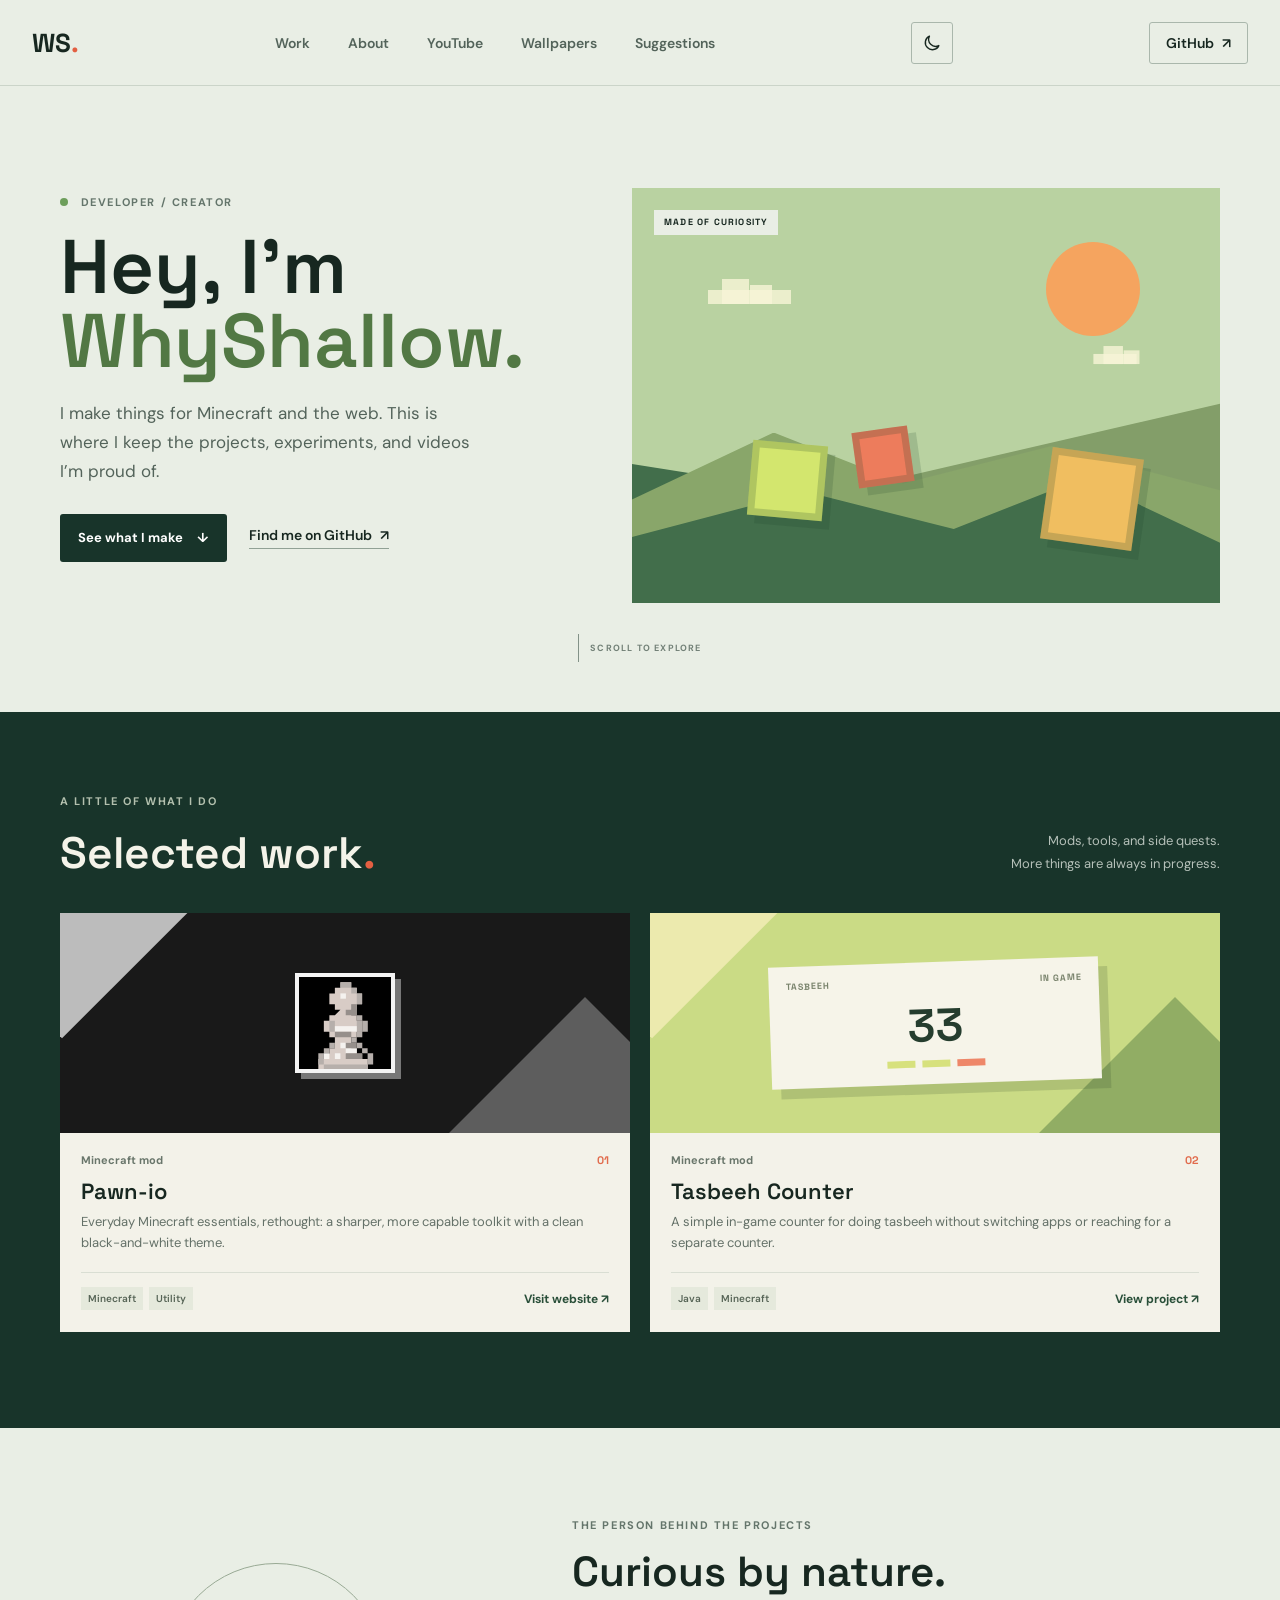
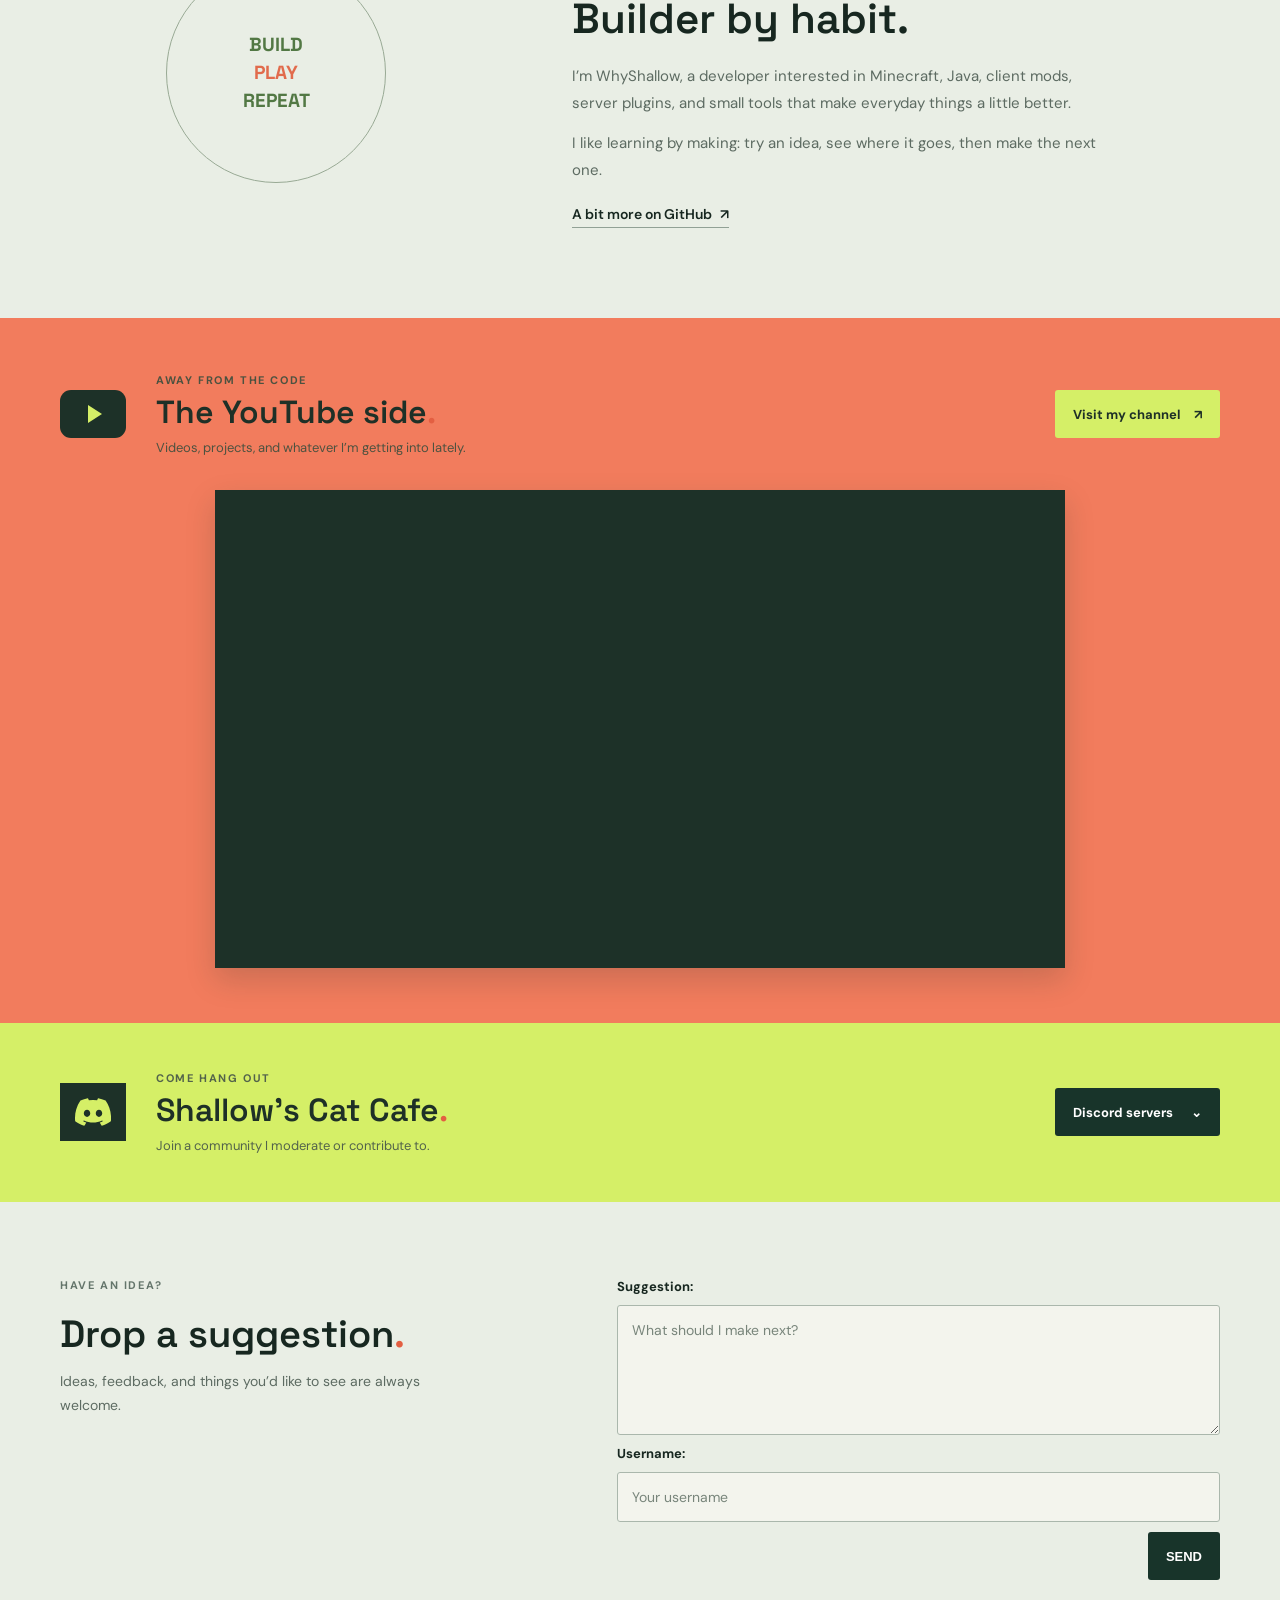
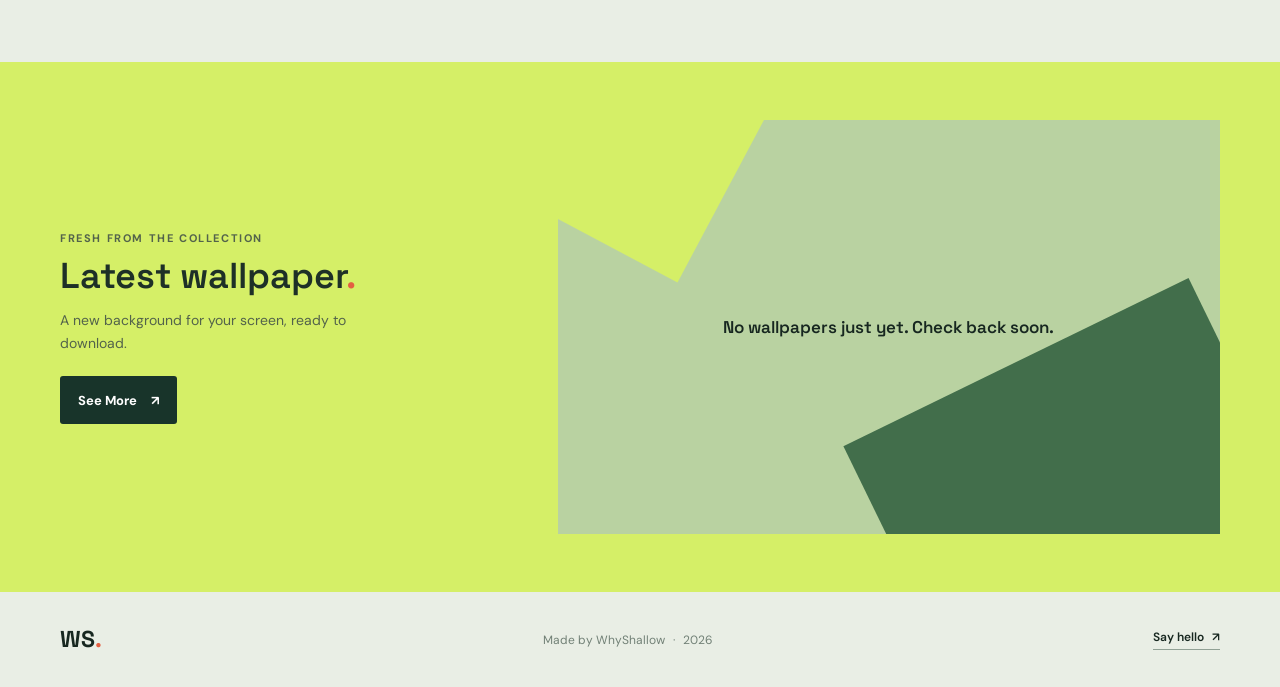
==== commit b7685786: "Added Dropdown menu" ====
--- a/index.html
+++ b/index.html
@@ -16,6 +16,7 @@
     <link rel="preconnect" href="https://fonts.gstatic.com" crossorigin>
     <link href="https://fonts.googleapis.com/css2?family=DM+Sans:wght@400;500;600;700&amp;family=Space+Grotesk:wght@400;500;600;700&amp;display=swap" rel="stylesheet">
     <link rel="stylesheet" href="style.css">
+    <script src="wallpapers/catalog.js" defer></script>
     <script src="script.js" defer></script>
   </head>
   <body>
@@ -28,6 +29,7 @@
         <a href="#work">Work</a>
         <a href="#about">About</a>
         <a href="#youtube">YouTube</a>
+        <a href="wallpapers/">Wallpapers</a>
         <a href="#suggestions">Suggestions</a>
       </nav>
       <button class="theme-toggle" type="button" aria-label="Switch to dark mode" aria-pressed="false" title="Switch to dark mode">
@@ -145,6 +147,20 @@
           </form>
         </div>
       </section>
+
+      <section class="latest-wallpaper-section" aria-labelledby="latest-wallpaper-title">
+        <div class="latest-wallpaper-inner page-width">
+          <div class="latest-wallpaper-copy">
+            <p class="eyebrow">Fresh from the collection</p>
+            <h2 id="latest-wallpaper-title">Latest wallpaper<span class="accent-dot">.</span></h2>
+            <p>A new background for your screen, ready to download.</p>
+            <a class="button button-dark" href="wallpapers/">See More <span aria-hidden="true">↗</span></a>
+          </div>
+          <a class="latest-wallpaper-preview" id="latestWallpaper" href="wallpapers/" aria-label="Browse the wallpaper collection">
+            <span class="latest-wallpaper-empty">No wallpapers just yet. Check back soon.</span>
+          </a>
+        </div>
+      </section>
     </main>
 
     <footer class="site-footer page-width">
@@ -153,37 +169,5 @@
       <a class="text-link" href="https://github.com/WhyShallow" target="_blank" rel="noreferrer">Say hello <span aria-hidden="true">↗</span></a>
     </footer>
 
-    <section class="secret-page" id="secretPage" hidden aria-labelledby="secret-title">
-      <div class="secret-shell">
-        <header class="secret-header">
-          <a class="wordmark" href="#home" aria-label="Return to the public website">WS<span>.</span></a>
-          <a class="text-link" href="#home">Exit private library</a>
-        </header>
-        <div class="secret-heading">
-          <p class="eyebrow">Private area</p>
-          <h1 id="secret-title">Video library<span class="accent-dot">.</span></h1>
-          <p>Sign in to upload and manage your private videos.</p>
-        </div>
-        <form class="secret-form" id="secretLoginForm">
-          <label for="secretToken">Admin token</label>
-          <input id="secretToken" name="token" type="password" autocomplete="current-password" required>
-          <button class="button button-dark" type="submit">UNLOCK</button>
-          <p class="secret-status" id="secretLoginStatus" role="status" aria-live="polite"></p>
-        </form>
-        <div class="secret-manager" id="secretManager" hidden>
-          <div class="secret-manager-heading">
-            <h2>Your uploads</h2>
-            <button class="text-link secret-signout" id="secretSignout" type="button">Lock library</button>
-          </div>
-          <form class="secret-upload-form" id="videoUploadForm">
-            <label for="videoFile">Choose a video (up to 90 MiB)</label>
-            <input id="videoFile" name="video" type="file" accept="video/*" required>
-            <button class="button button-dark" type="submit">UPLOAD VIDEO</button>
-            <p class="secret-status" id="videoUploadStatus" role="status" aria-live="polite"></p>
-          </form>
-          <div class="secret-video-list" id="videoLibrary" aria-live="polite"></div>
-        </div>
-      </div>
-    </section>
   </body>
 </html>
--- a/style.css
+++ b/style.css
@@ -32,49 +32,11 @@
 .scroll-blur .hero-copy, .scroll-blur .hero-art { filter: blur(1.5px); }
 a { color: inherit; }
 .page-width { width: min(1160px, calc(100% - 64px)); margin-inline: auto; }
-body.secret-mode { min-height: 100vh; }
-body.secret-mode > .site-header,
-body.secret-mode > main,
-body.secret-mode > .site-footer { display: none; }
-.secret-page { min-height: 100vh; padding: 34px 24px 72px; background: var(--paper); color: var(--ink); }
-.secret-page[hidden], .secret-manager[hidden] { display: none !important; }
-.secret-shell { width: min(760px, 100%); margin-inline: auto; }
-.secret-header, .secret-manager-heading { display: flex; justify-content: space-between; align-items: center; gap: 20px; }
-.secret-header { padding-bottom: 20px; border-bottom: 1px solid var(--line); }
-.secret-heading { padding: 64px 0 32px; }
-.secret-heading .eyebrow { margin-bottom: 12px; }
-.secret-heading h1 { margin-bottom: 12px; font-size: 46px; line-height: 1.08; }
-.secret-heading > p:last-child { margin: 0; color: var(--muted); }
-.secret-form, .secret-upload-form { display: grid; justify-items: start; gap: 12px; }
-.secret-form label, .secret-upload-form label { font-size: 13px; font-weight: 700; }
-.secret-form input, .secret-upload-form input { width: 100%; min-height: 48px; padding: 10px 12px; border: 1px solid #aab7ac; border-radius: 3px; background: #f3f4ed; color: var(--ink); font: 14px/1.5 var(--body); }
-.secret-form input:focus-visible, .secret-upload-form input:focus-visible { outline: 2px solid #527844; outline-offset: 2px; }
-.secret-status { min-height: 1.5em; margin: 0; color: var(--muted); font-size: 13px; }
-.secret-status[data-state="error"] { color: #a83e2b; }
-.secret-status[data-state="success"] { color: #285d38; }
-.secret-manager { margin-top: 52px; }
-.secret-manager-heading { margin-bottom: 24px; padding-bottom: 14px; border-bottom: 1px solid var(--line); }
-.secret-manager-heading h2 { margin: 0; font: 600 26px/1.2 var(--display); }
-.secret-signout { padding: 0; border: 0; background: transparent; color: inherit; font: 600 14px var(--body); cursor: pointer; }
-.secret-upload-form { padding-bottom: 22px; }
-.secret-upload-form input[type="file"] { padding: 7px; }
-.secret-upload-form input[type="file"]::file-selector-button { min-height: 32px; margin-right: 12px; padding: 0 10px; border: 1px solid #aab7ac; border-radius: 2px; background: transparent; color: inherit; cursor: pointer; }
-.secret-video-list { border-top: 1px solid var(--line); }
-.secret-video-item { padding: 20px 0; display: grid; grid-template-columns: minmax(0, 1fr) auto; align-items: center; gap: 12px 18px; border-bottom: 1px solid var(--line); }
-.secret-video-item h3 { margin: 0; overflow-wrap: anywhere; font: 600 17px/1.35 var(--display); }
-.secret-video-item p { margin: 5px 0 0; color: var(--muted); font-size: 12px; }
-.secret-video-actions { display: flex; gap: 14px; align-items: center; }
-.secret-video-actions button { padding: 7px 0; border: 0; background: none; color: inherit; font: 600 12px var(--body); text-decoration: underline; text-underline-offset: 3px; cursor: pointer; }
-.secret-video-actions button:disabled { cursor: wait; opacity: .6; }
-.secret-player { grid-column: 1 / -1; width: 100%; max-height: 70vh; aspect-ratio: 16 / 9; background: #000; }
-:root[data-theme="dark"] .secret-form input,
-:root[data-theme="dark"] .secret-upload-form input { border-color: #4a5d4c; background: #202d24; }
-:root[data-theme="dark"] .secret-upload-form input[type="file"]::file-selector-button { border-color: #4a5d4c; }
-
 .site-header {
-  width: min(1280px, calc(100% - 64px));
+  width: 100%;
+  padding-inline: max(32px, calc((100% - 1280px) / 2));
   height: 86px;
-  margin: auto;
+  margin: 0 auto;
   display: flex;
   align-items: center;
   justify-content: space-between;
@@ -269,6 +231,77 @@
 .site-footer p span:first-child { padding-inline: 5px; }
 .site-footer .text-link { font-size: 12px; }
 
+.wallpaper-hero { min-height: 400px; padding-block: 72px 62px; display: grid; grid-template-columns: 1fr .85fr; align-items: center; gap: 60px; }
+.wallpaper-hero-copy { max-width: 560px; }
+.wallpaper-hero-copy .eyebrow { margin-bottom: 15px; }
+.wallpaper-hero h1 { margin-bottom: 17px; font-size: 68px; }
+.wallpaper-hero h1 span { color: #e16b4c; }
+.wallpaper-hero-copy > p:last-child { max-width: 440px; margin: 0; color: #53635a; font-size: 16px; line-height: 1.75; }
+.wallpaper-art { min-height: 260px; position: relative; overflow: hidden; background: #b9d2a1; isolation: isolate; }
+.wallpaper-art::before, .wallpaper-art::after { position: absolute; z-index: -1; content: ""; }
+.wallpaper-art::before { width: 68%; height: 88%; right: -12%; bottom: -38%; transform: rotate(-28deg); background: #426e4b; }
+.wallpaper-art::after { width: 50%; height: 68%; left: -20%; top: -34%; transform: rotate(28deg); background: #d5ef67; }
+.wallpaper-art-block { position: absolute; width: 88px; aspect-ratio: 1; border: 7px solid rgba(33, 67, 43, .16); box-shadow: 8px 8px 0 rgba(29, 63, 40, .16); transform: rotate(7deg); }
+.wallpaper-art-block:first-child { left: 18%; bottom: 20%; background: #f27c5d; }
+.wallpaper-art-block:nth-child(2) { left: 42%; bottom: 33%; width: 64px; transform: rotate(-8deg); background: #f0be60; }
+.wallpaper-art-block:nth-child(3) { right: 12%; bottom: 14%; width: 104px; transform: rotate(11deg); background: #d5ef67; }
+.wallpaper-art-label { position: absolute; top: 18px; left: 18px; padding: 8px 10px; background: var(--paper); color: var(--ink); font: 700 9px/1 var(--display); }
+.wallpapers-section { padding: 70px 0 88px; background: var(--forest); color: #f4f3e9; }
+.wallpapers-heading { margin-bottom: 28px; display: flex; justify-content: space-between; align-items: end; gap: 24px; }
+.wallpapers-heading .eyebrow { margin-bottom: 9px; color: #b3c0ae; }
+.wallpapers-heading h2 { margin: 0; font: 600 34px/1.15 var(--display); }
+.wallpaper-count { margin: 0 0 3px; color: #b5c0b9; font-size: 12px; font-weight: 600; }
+.wallpaper-grid { display: grid; grid-template-columns: repeat(2, minmax(0, 1fr)); gap: 20px; }
+.wallpaper-card { min-width: 0; overflow: hidden; background: #f3f2e9; color: #172720; }
+.wallpaper-preview { aspect-ratio: 16 / 10; overflow: hidden; background: #cadb85; }
+.wallpaper-preview img { display: block; width: 100%; height: 100%; object-fit: cover; transition: transform 300ms ease; }
+@media (hover: hover) { .wallpaper-card:hover .wallpaper-preview img { transform: scale(1.035); } }
+.wallpaper-card-content { padding: 18px 20px 20px; }
+.wallpaper-card-meta { margin-bottom: 8px; display: flex; justify-content: space-between; gap: 12px; color: #69766b; font-size: 11px; font-weight: 700; }
+.wallpaper-card-meta span:last-child { color: #e16b4c; }
+.wallpaper-card-content h3 { margin: 0 0 15px; font: 600 21px/1.2 var(--display); }
+.wallpaper-download { min-height: 42px; padding-inline: 14px; font-size: 11px; }
+.wallpaper-empty { min-height: 150px; padding: 24px; display: grid; place-items: center; border: 1px solid rgba(244, 243, 233, .28); color: #b5c0b9; font: 500 16px/1.5 var(--display); text-align: center; }
+.wallpaper-empty[hidden] { display: none; }
+.wallpapers-footer { border-top: 1px solid var(--line); }
+:root[data-theme="dark"] .wallpaper-hero-copy > p:last-child { color: var(--muted); }
+:root[data-theme="dark"] .wallpaper-card { background: #202d24; color: var(--ink); }
+:root[data-theme="dark"] .wallpaper-card-meta { color: var(--muted); }
+.latest-wallpaper-section { padding: 58px 0; background: var(--lime); color: #1e3027; }
+.latest-wallpaper-inner { display: grid; grid-template-columns: .8fr 1.2fr; align-items: center; gap: 56px; }
+.latest-wallpaper-copy .eyebrow { margin-bottom: 10px; color: #53634b; }
+.latest-wallpaper-copy h2 { margin: 0 0 12px; font: 600 36px/1.12 var(--display); }
+.latest-wallpaper-copy > p:not(.eyebrow) { max-width: 340px; margin: 0 0 20px; color: #53634b; font-size: 14px; line-height: 1.7; }
+.latest-wallpaper-preview { min-width: 0; aspect-ratio: 16 / 10; overflow: hidden; position: relative; display: grid; place-items: center; background: #b9d2a1; color: #172720; text-decoration: none; }
+.latest-wallpaper-preview::before, .latest-wallpaper-preview::after { position: absolute; content: ""; }
+.latest-wallpaper-preview::before { width: 58%; height: 86%; right: -10%; bottom: -40%; transform: rotate(-26deg); background: #426e4b; }
+.latest-wallpaper-preview::after { width: 44%; height: 56%; left: -15%; top: -30%; transform: rotate(28deg); background: #d5ef67; }
+.latest-wallpaper-empty { max-width: 75%; position: relative; z-index: 1; font: 600 17px/1.45 var(--display); text-align: center; }
+.latest-wallpaper-preview img { width: 100%; height: 100%; position: absolute; inset: 0; object-fit: cover; }
+.latest-wallpaper-preview.has-image::before, .latest-wallpaper-preview.has-image::after { display: none; }
+.latest-wallpaper-caption { position: absolute; z-index: 1; right: 14px; bottom: 14px; left: 14px; padding: 11px 13px; background: rgba(23, 39, 32, .88); color: white; font-size: 12px; font-weight: 600; }
+:root[data-theme="dark"] .latest-wallpaper-section { background: #27392d; color: var(--ink); }
+:root[data-theme="dark"] .latest-wallpaper-copy .eyebrow,
+:root[data-theme="dark"] .latest-wallpaper-copy > p:not(.eyebrow) { color: var(--muted); }
+@media (max-width: 760px) {
+  .wallpaper-hero { min-height: 0; padding-block: 52px 42px; grid-template-columns: 1fr; gap: 28px; }
+  .wallpaper-hero h1 { font-size: 54px; }
+  .wallpaper-art { min-height: 220px; }
+  .wallpapers-section { padding: 54px 0 66px; }
+  .wallpapers-heading { align-items: start; flex-direction: column; gap: 10px; }
+  .wallpapers-heading h2 { font-size: 30px; }
+  .wallpaper-grid { grid-template-columns: 1fr; }
+  .latest-wallpaper-inner { grid-template-columns: 1fr; gap: 24px; }
+  .latest-wallpaper-copy h2 { font-size: 32px; }
+  .latest-wallpaper-preview { aspect-ratio: 16 / 10; }
+}
+@media (max-width: 430px) {
+  .wallpaper-hero h1 { font-size: 48px; }
+  .wallpaper-art { min-height: 190px; }
+  .wallpaper-art-block:first-child { left: 12%; }
+  .wallpaper-art-block:nth-child(3) { right: 8%; width: 82px; }
+}
+
 :root[data-theme="dark"] .main-nav a { color: var(--muted); }
 :root[data-theme="dark"] .hero-intro,
 :root[data-theme="dark"] .about-copy > p:not(.eyebrow),
@@ -310,12 +343,8 @@
   .scroll-blur .hero-copy, .scroll-blur .hero-art { filter: none; }
 }
 @media (max-width: 760px) {
-  .page-width, .site-header { width: calc(100% - 40px); }
-  .secret-page { padding: 24px 20px 52px; }
-  .secret-heading { padding-top: 48px; }
-  .secret-heading h1 { font-size: 38px; }
-  .secret-video-item { grid-template-columns: 1fr; gap: 10px; }
-  .secret-video-actions { justify-self: start; }
+  .page-width { width: calc(100% - 40px); }
+  .site-header { width: 100%; padding-inline: 20px; }
   .site-header { height: 72px; position: sticky; }
   .main-nav a, .header-link { font-size: 12px; }
   .header-link { padding: 9px 10px; }
@@ -357,7 +386,8 @@
   .suggestion-form-bottom { align-items: flex-start; flex-direction: column; }
 }
 @media (max-width: 430px) {
-  .page-width, .site-header { width: calc(100% - 32px); }
+  .page-width { width: calc(100% - 32px); }
+  .site-header { width: 100%; padding-inline: 16px; }
   .wordmark { font-size: 22px; }
   .main-nav a { font-size: 12px; }
   .header-link { padding: 8px; font-size: 11px; }
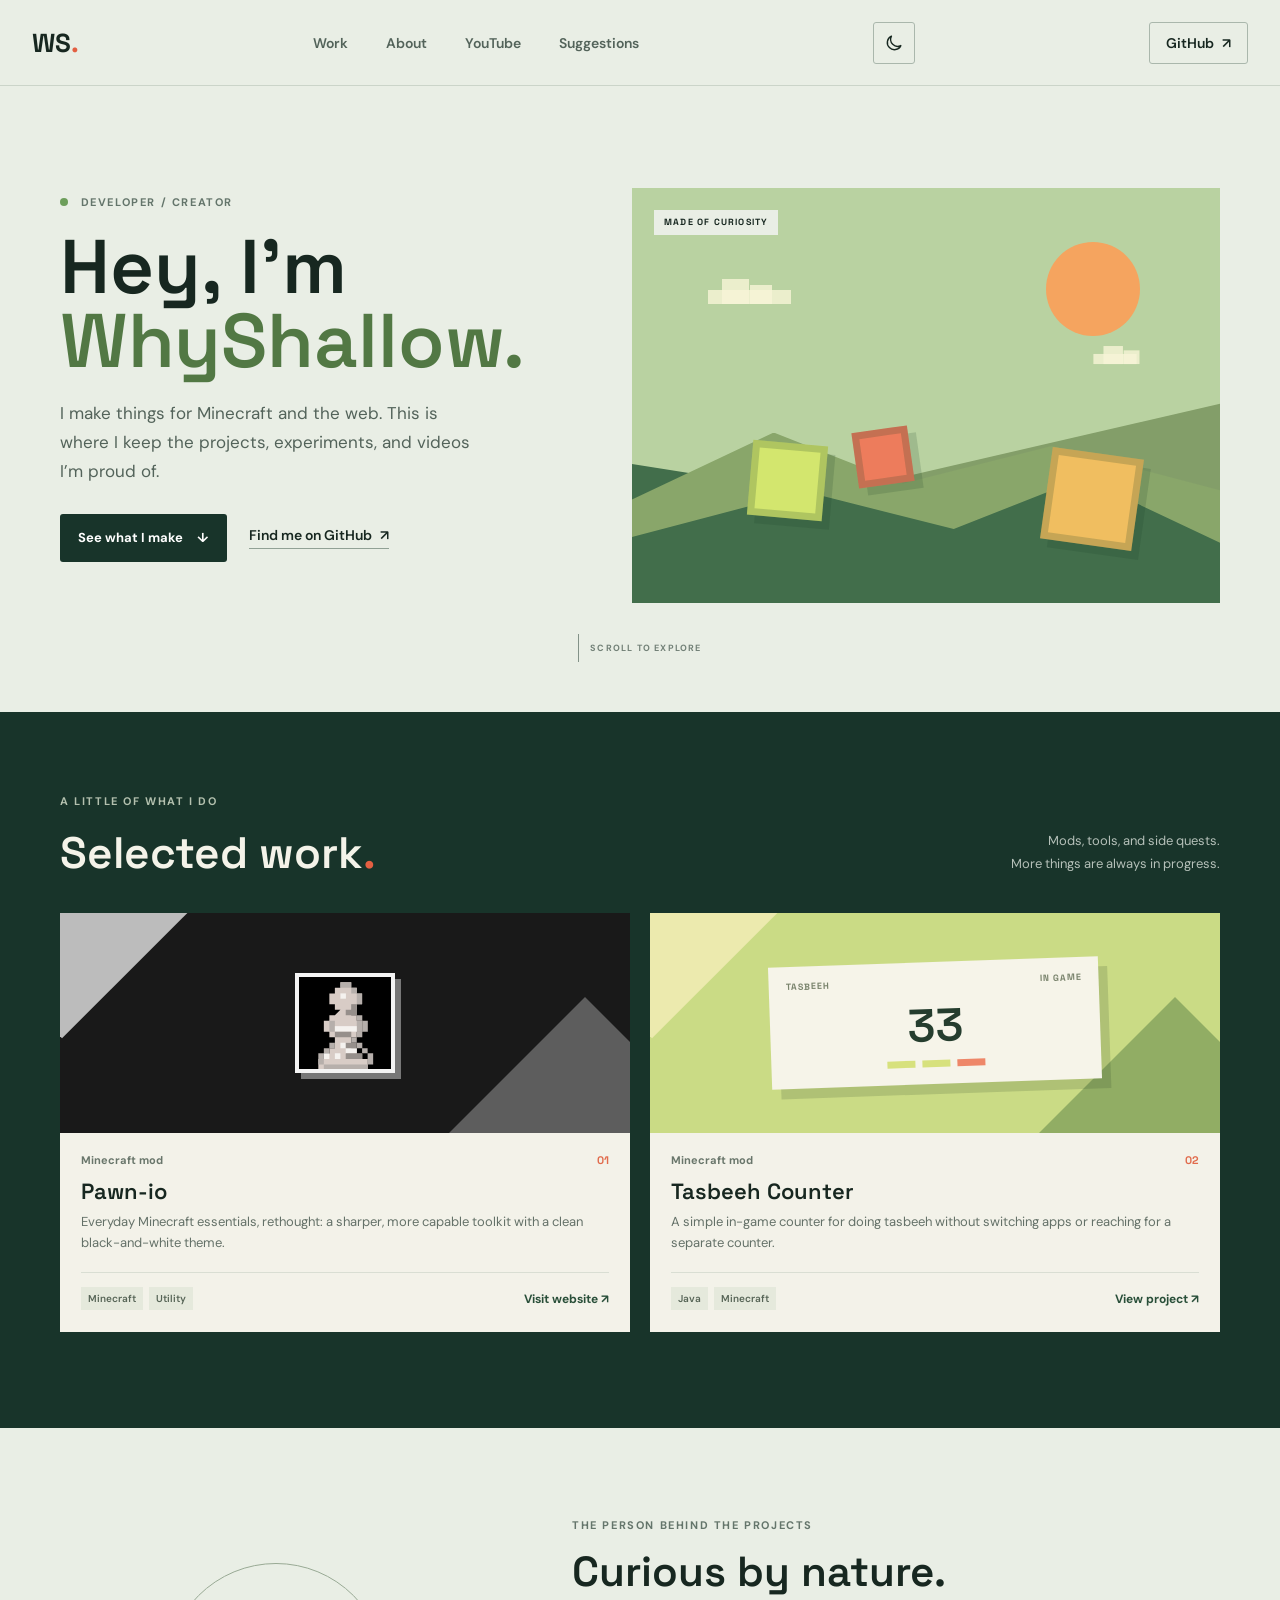
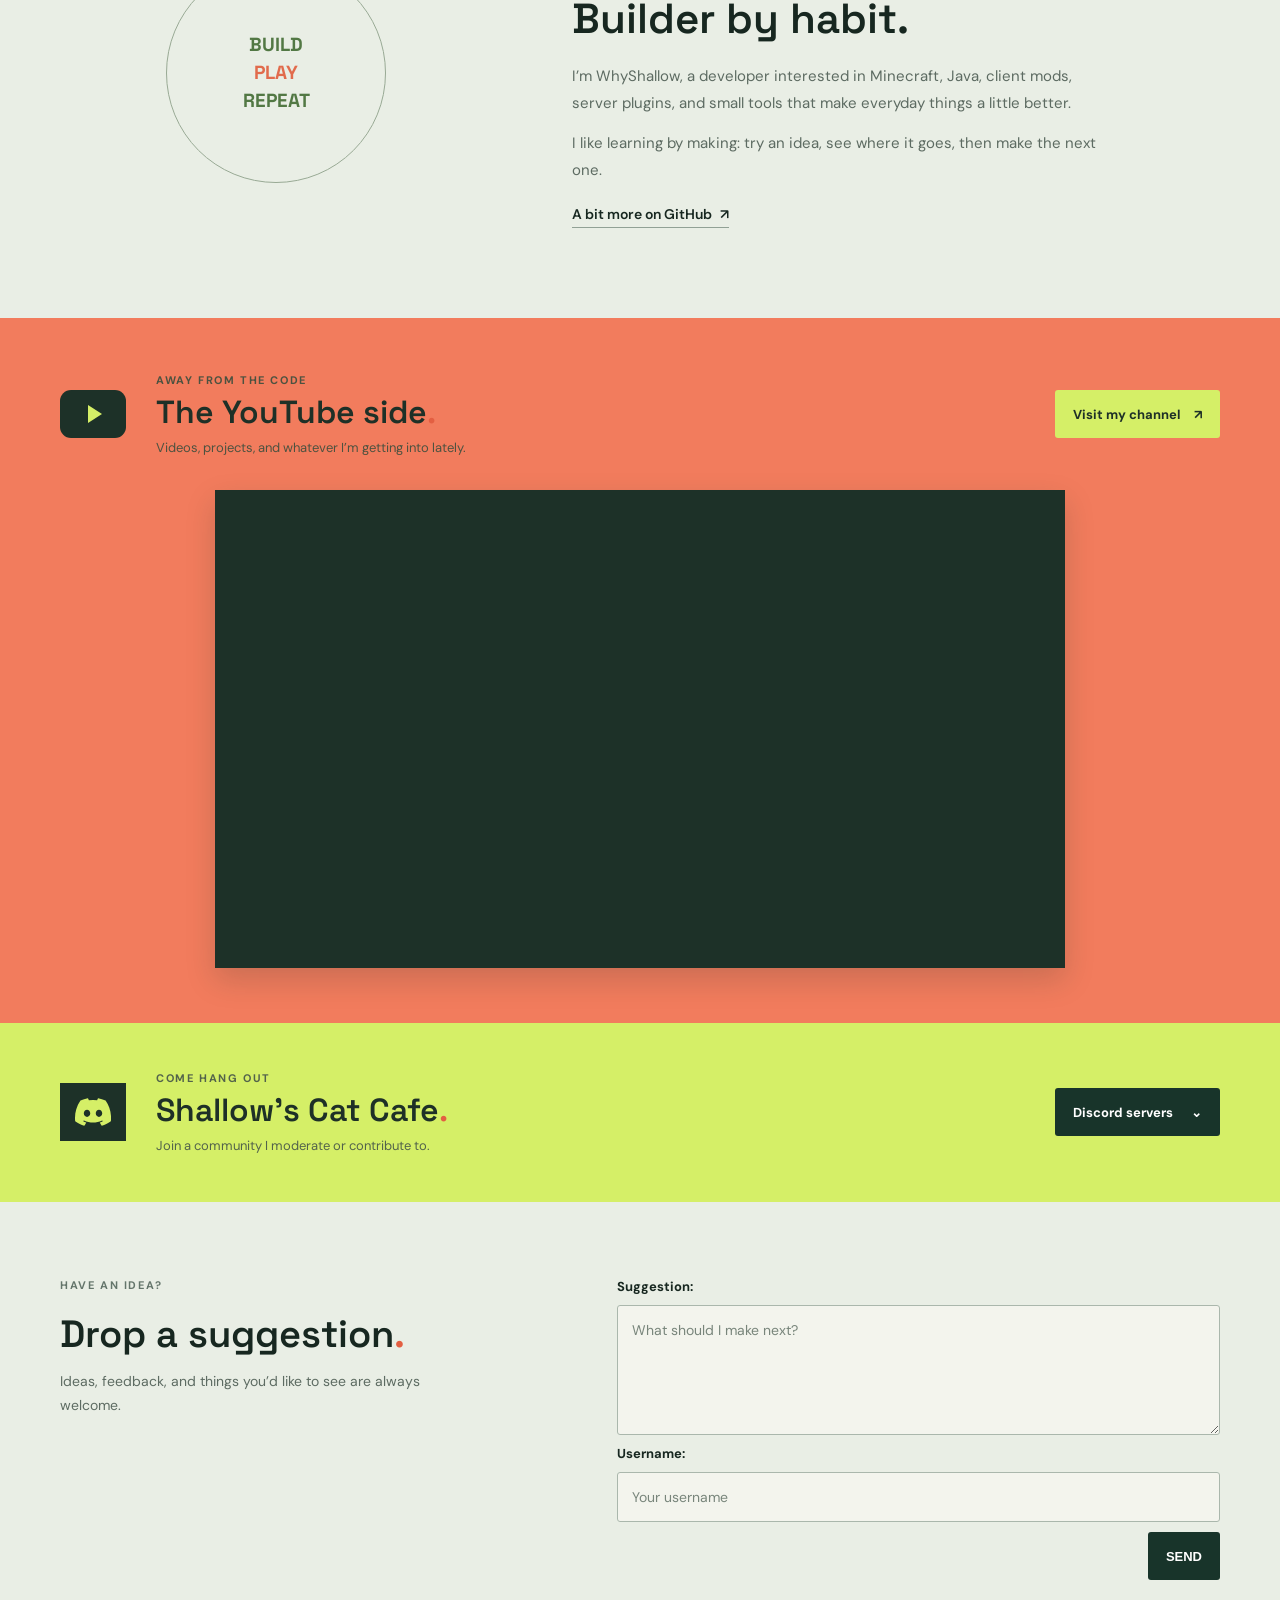
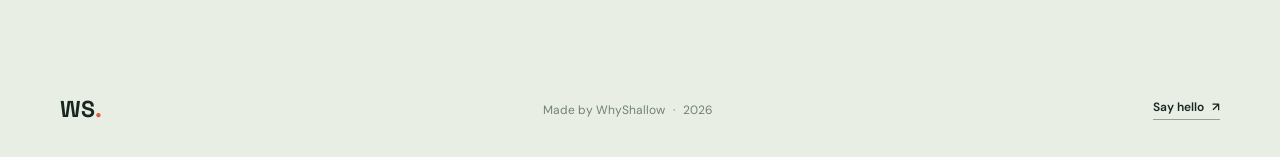
==== commit 4edc2f7b: "Added Dropdown menu" ====
--- a/index.html
+++ b/index.html
@@ -16,7 +16,6 @@
     <link rel="preconnect" href="https://fonts.gstatic.com" crossorigin>
     <link href="https://fonts.googleapis.com/css2?family=DM+Sans:wght@400;500;600;700&amp;family=Space+Grotesk:wght@400;500;600;700&amp;display=swap" rel="stylesheet">
     <link rel="stylesheet" href="style.css">
-    <script src="wallpapers/catalog.js" defer></script>
     <script src="script.js" defer></script>
   </head>
   <body>
@@ -29,7 +28,6 @@
         <a href="#work">Work</a>
         <a href="#about">About</a>
         <a href="#youtube">YouTube</a>
-        <a href="wallpapers/">Wallpapers</a>
         <a href="#suggestions">Suggestions</a>
       </nav>
       <button class="theme-toggle" type="button" aria-label="Switch to dark mode" aria-pressed="false" title="Switch to dark mode">
@@ -147,20 +145,6 @@
           </form>
         </div>
       </section>
-
-      <section class="latest-wallpaper-section" aria-labelledby="latest-wallpaper-title">
-        <div class="latest-wallpaper-inner page-width">
-          <div class="latest-wallpaper-copy">
-            <p class="eyebrow">Fresh from the collection</p>
-            <h2 id="latest-wallpaper-title">Latest wallpaper<span class="accent-dot">.</span></h2>
-            <p>A new background for your screen, ready to download.</p>
-            <a class="button button-dark" href="wallpapers/">See More <span aria-hidden="true">↗</span></a>
-          </div>
-          <a class="latest-wallpaper-preview" id="latestWallpaper" href="wallpapers/" aria-label="Browse the wallpaper collection">
-            <span class="latest-wallpaper-empty">No wallpapers just yet. Check back soon.</span>
-          </a>
-        </div>
-      </section>
     </main>
 
     <footer class="site-footer page-width">
--- a/style.css
+++ b/style.css
@@ -230,77 +230,6 @@
 .site-footer p { margin: 0; color: #718076; font-size: 12px; }
 .site-footer p span:first-child { padding-inline: 5px; }
 .site-footer .text-link { font-size: 12px; }
-
-.wallpaper-hero { min-height: 400px; padding-block: 72px 62px; display: grid; grid-template-columns: 1fr .85fr; align-items: center; gap: 60px; }
-.wallpaper-hero-copy { max-width: 560px; }
-.wallpaper-hero-copy .eyebrow { margin-bottom: 15px; }
-.wallpaper-hero h1 { margin-bottom: 17px; font-size: 68px; }
-.wallpaper-hero h1 span { color: #e16b4c; }
-.wallpaper-hero-copy > p:last-child { max-width: 440px; margin: 0; color: #53635a; font-size: 16px; line-height: 1.75; }
-.wallpaper-art { min-height: 260px; position: relative; overflow: hidden; background: #b9d2a1; isolation: isolate; }
-.wallpaper-art::before, .wallpaper-art::after { position: absolute; z-index: -1; content: ""; }
-.wallpaper-art::before { width: 68%; height: 88%; right: -12%; bottom: -38%; transform: rotate(-28deg); background: #426e4b; }
-.wallpaper-art::after { width: 50%; height: 68%; left: -20%; top: -34%; transform: rotate(28deg); background: #d5ef67; }
-.wallpaper-art-block { position: absolute; width: 88px; aspect-ratio: 1; border: 7px solid rgba(33, 67, 43, .16); box-shadow: 8px 8px 0 rgba(29, 63, 40, .16); transform: rotate(7deg); }
-.wallpaper-art-block:first-child { left: 18%; bottom: 20%; background: #f27c5d; }
-.wallpaper-art-block:nth-child(2) { left: 42%; bottom: 33%; width: 64px; transform: rotate(-8deg); background: #f0be60; }
-.wallpaper-art-block:nth-child(3) { right: 12%; bottom: 14%; width: 104px; transform: rotate(11deg); background: #d5ef67; }
-.wallpaper-art-label { position: absolute; top: 18px; left: 18px; padding: 8px 10px; background: var(--paper); color: var(--ink); font: 700 9px/1 var(--display); }
-.wallpapers-section { padding: 70px 0 88px; background: var(--forest); color: #f4f3e9; }
-.wallpapers-heading { margin-bottom: 28px; display: flex; justify-content: space-between; align-items: end; gap: 24px; }
-.wallpapers-heading .eyebrow { margin-bottom: 9px; color: #b3c0ae; }
-.wallpapers-heading h2 { margin: 0; font: 600 34px/1.15 var(--display); }
-.wallpaper-count { margin: 0 0 3px; color: #b5c0b9; font-size: 12px; font-weight: 600; }
-.wallpaper-grid { display: grid; grid-template-columns: repeat(2, minmax(0, 1fr)); gap: 20px; }
-.wallpaper-card { min-width: 0; overflow: hidden; background: #f3f2e9; color: #172720; }
-.wallpaper-preview { aspect-ratio: 16 / 10; overflow: hidden; background: #cadb85; }
-.wallpaper-preview img { display: block; width: 100%; height: 100%; object-fit: cover; transition: transform 300ms ease; }
-@media (hover: hover) { .wallpaper-card:hover .wallpaper-preview img { transform: scale(1.035); } }
-.wallpaper-card-content { padding: 18px 20px 20px; }
-.wallpaper-card-meta { margin-bottom: 8px; display: flex; justify-content: space-between; gap: 12px; color: #69766b; font-size: 11px; font-weight: 700; }
-.wallpaper-card-meta span:last-child { color: #e16b4c; }
-.wallpaper-card-content h3 { margin: 0 0 15px; font: 600 21px/1.2 var(--display); }
-.wallpaper-download { min-height: 42px; padding-inline: 14px; font-size: 11px; }
-.wallpaper-empty { min-height: 150px; padding: 24px; display: grid; place-items: center; border: 1px solid rgba(244, 243, 233, .28); color: #b5c0b9; font: 500 16px/1.5 var(--display); text-align: center; }
-.wallpaper-empty[hidden] { display: none; }
-.wallpapers-footer { border-top: 1px solid var(--line); }
-:root[data-theme="dark"] .wallpaper-hero-copy > p:last-child { color: var(--muted); }
-:root[data-theme="dark"] .wallpaper-card { background: #202d24; color: var(--ink); }
-:root[data-theme="dark"] .wallpaper-card-meta { color: var(--muted); }
-.latest-wallpaper-section { padding: 58px 0; background: var(--lime); color: #1e3027; }
-.latest-wallpaper-inner { display: grid; grid-template-columns: .8fr 1.2fr; align-items: center; gap: 56px; }
-.latest-wallpaper-copy .eyebrow { margin-bottom: 10px; color: #53634b; }
-.latest-wallpaper-copy h2 { margin: 0 0 12px; font: 600 36px/1.12 var(--display); }
-.latest-wallpaper-copy > p:not(.eyebrow) { max-width: 340px; margin: 0 0 20px; color: #53634b; font-size: 14px; line-height: 1.7; }
-.latest-wallpaper-preview { min-width: 0; aspect-ratio: 16 / 10; overflow: hidden; position: relative; display: grid; place-items: center; background: #b9d2a1; color: #172720; text-decoration: none; }
-.latest-wallpaper-preview::before, .latest-wallpaper-preview::after { position: absolute; content: ""; }
-.latest-wallpaper-preview::before { width: 58%; height: 86%; right: -10%; bottom: -40%; transform: rotate(-26deg); background: #426e4b; }
-.latest-wallpaper-preview::after { width: 44%; height: 56%; left: -15%; top: -30%; transform: rotate(28deg); background: #d5ef67; }
-.latest-wallpaper-empty { max-width: 75%; position: relative; z-index: 1; font: 600 17px/1.45 var(--display); text-align: center; }
-.latest-wallpaper-preview img { width: 100%; height: 100%; position: absolute; inset: 0; object-fit: cover; }
-.latest-wallpaper-preview.has-image::before, .latest-wallpaper-preview.has-image::after { display: none; }
-.latest-wallpaper-caption { position: absolute; z-index: 1; right: 14px; bottom: 14px; left: 14px; padding: 11px 13px; background: rgba(23, 39, 32, .88); color: white; font-size: 12px; font-weight: 600; }
-:root[data-theme="dark"] .latest-wallpaper-section { background: #27392d; color: var(--ink); }
-:root[data-theme="dark"] .latest-wallpaper-copy .eyebrow,
-:root[data-theme="dark"] .latest-wallpaper-copy > p:not(.eyebrow) { color: var(--muted); }
-@media (max-width: 760px) {
-  .wallpaper-hero { min-height: 0; padding-block: 52px 42px; grid-template-columns: 1fr; gap: 28px; }
-  .wallpaper-hero h1 { font-size: 54px; }
-  .wallpaper-art { min-height: 220px; }
-  .wallpapers-section { padding: 54px 0 66px; }
-  .wallpapers-heading { align-items: start; flex-direction: column; gap: 10px; }
-  .wallpapers-heading h2 { font-size: 30px; }
-  .wallpaper-grid { grid-template-columns: 1fr; }
-  .latest-wallpaper-inner { grid-template-columns: 1fr; gap: 24px; }
-  .latest-wallpaper-copy h2 { font-size: 32px; }
-  .latest-wallpaper-preview { aspect-ratio: 16 / 10; }
-}
-@media (max-width: 430px) {
-  .wallpaper-hero h1 { font-size: 48px; }
-  .wallpaper-art { min-height: 190px; }
-  .wallpaper-art-block:first-child { left: 12%; }
-  .wallpaper-art-block:nth-child(3) { right: 8%; width: 82px; }
-}
 
 :root[data-theme="dark"] .main-nav a { color: var(--muted); }
 :root[data-theme="dark"] .hero-intro,
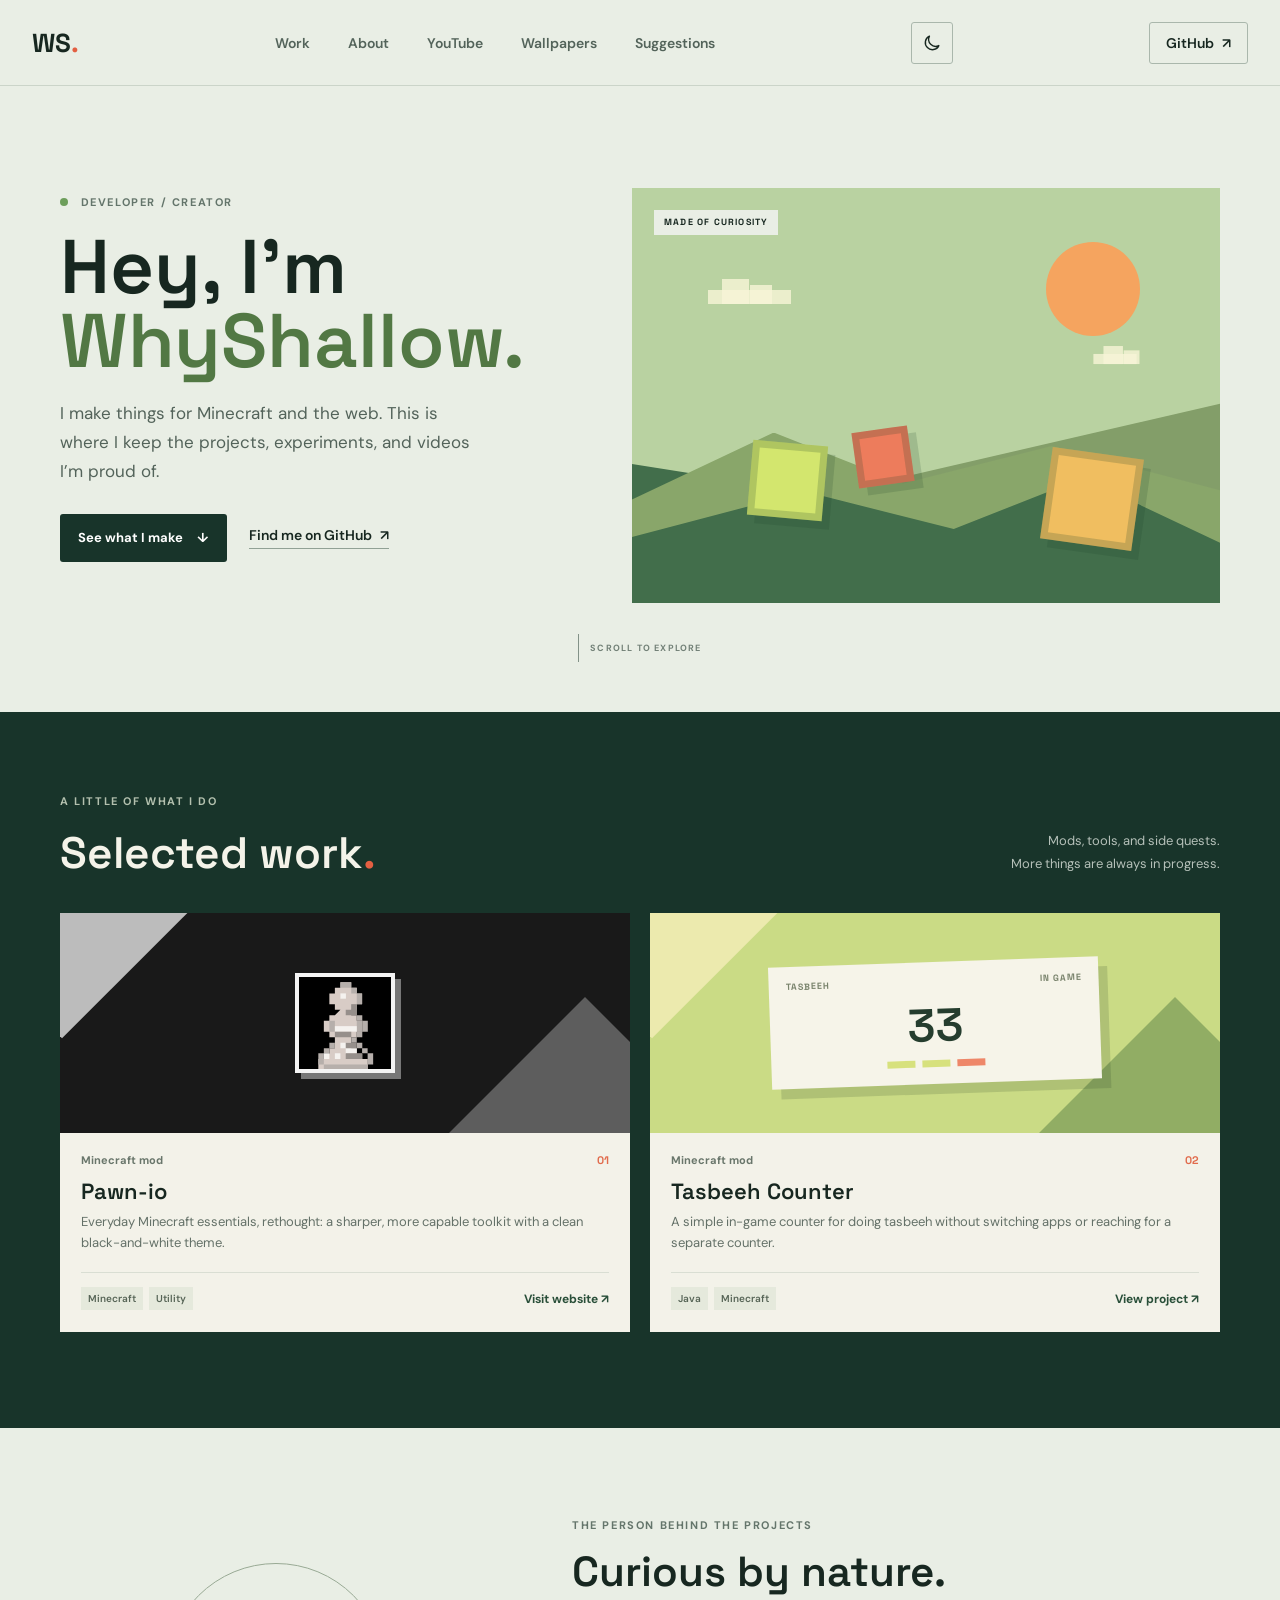
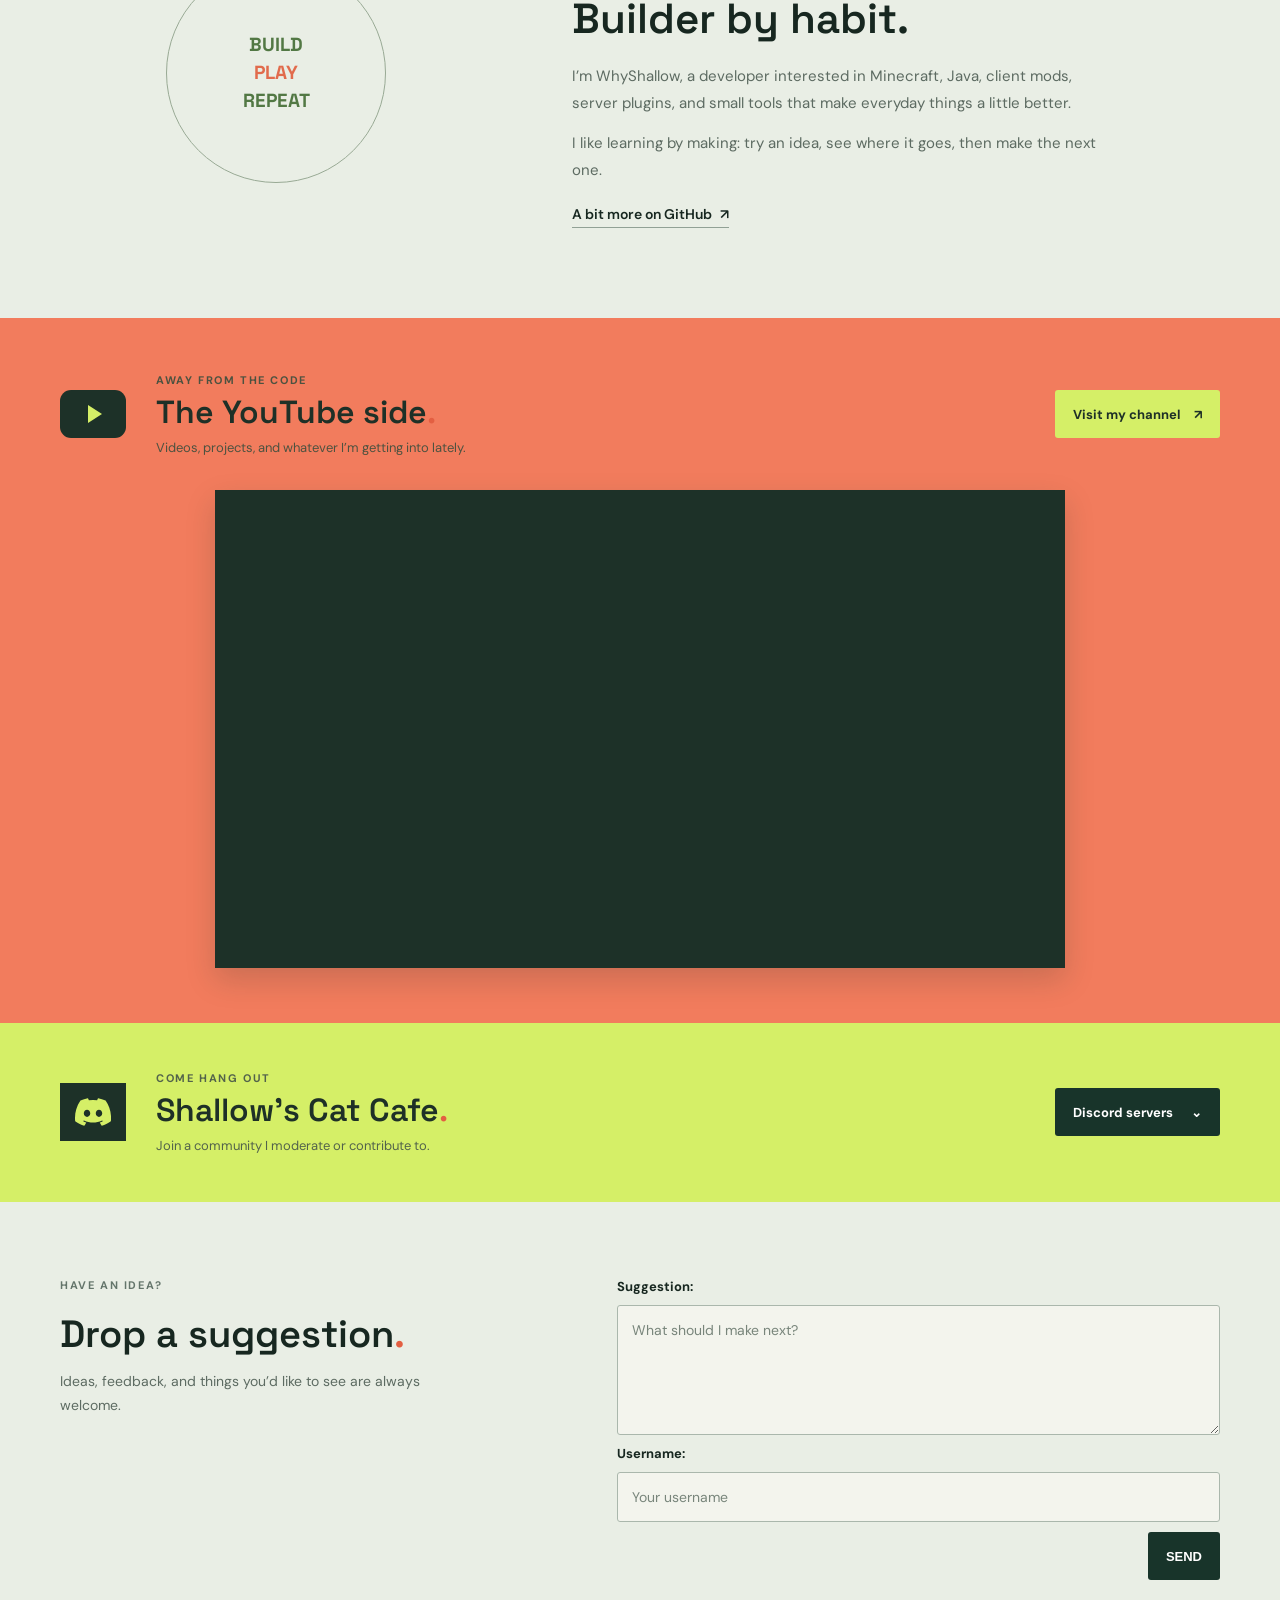
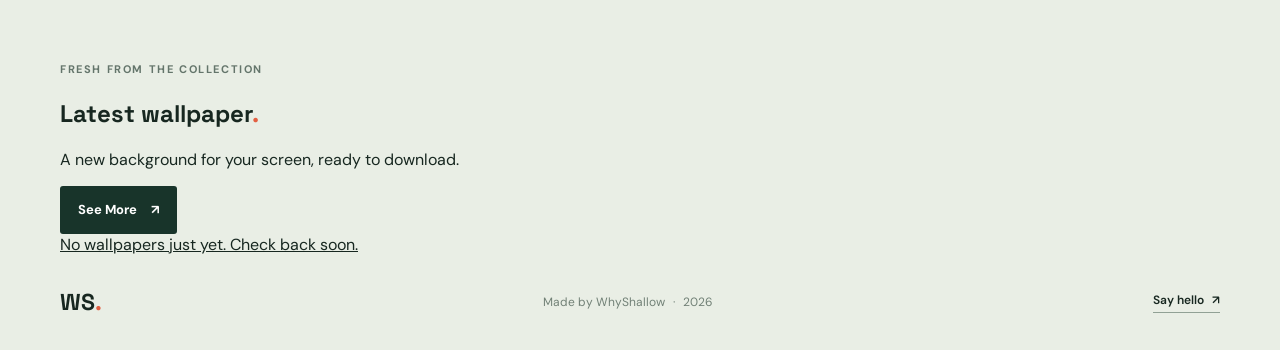
==== commit f91a994e: "Fixed wallpapers" ====
--- a/index.html
+++ b/index.html
@@ -15,7 +15,8 @@
     <link rel="preconnect" href="https://fonts.googleapis.com">
     <link rel="preconnect" href="https://fonts.gstatic.com" crossorigin>
     <link href="https://fonts.googleapis.com/css2?family=DM+Sans:wght@400;500;600;700&amp;family=Space+Grotesk:wght@400;500;600;700&amp;display=swap" rel="stylesheet">
-    <link rel="stylesheet" href="style.css">
+    <link rel="stylesheet" href="/style.css?v=3">
+    <script src="wallpapers/catalog.js" defer></script>
     <script src="script.js" defer></script>
   </head>
   <body>
@@ -28,6 +29,7 @@
         <a href="#work">Work</a>
         <a href="#about">About</a>
         <a href="#youtube">YouTube</a>
+        <a href="wallpapers/">Wallpapers</a>
         <a href="#suggestions">Suggestions</a>
       </nav>
       <button class="theme-toggle" type="button" aria-label="Switch to dark mode" aria-pressed="false" title="Switch to dark mode">
@@ -145,6 +147,20 @@
           </form>
         </div>
       </section>
+
+      <section class="latest-wallpaper-section" aria-labelledby="latest-wallpaper-title">
+        <div class="latest-wallpaper-inner page-width">
+          <div class="latest-wallpaper-copy">
+            <p class="eyebrow">Fresh from the collection</p>
+            <h2 id="latest-wallpaper-title">Latest wallpaper<span class="accent-dot">.</span></h2>
+            <p>A new background for your screen, ready to download.</p>
+            <a class="button button-dark" href="wallpapers/">See More <span aria-hidden="true">↗</span></a>
+          </div>
+          <a class="latest-wallpaper-preview" id="latestWallpaper" href="wallpapers/" aria-label="Browse the wallpaper collection">
+            <span class="latest-wallpaper-empty">No wallpapers just yet. Check back soon.</span>
+          </a>
+        </div>
+      </section>
     </main>
 
     <footer class="site-footer page-width">
